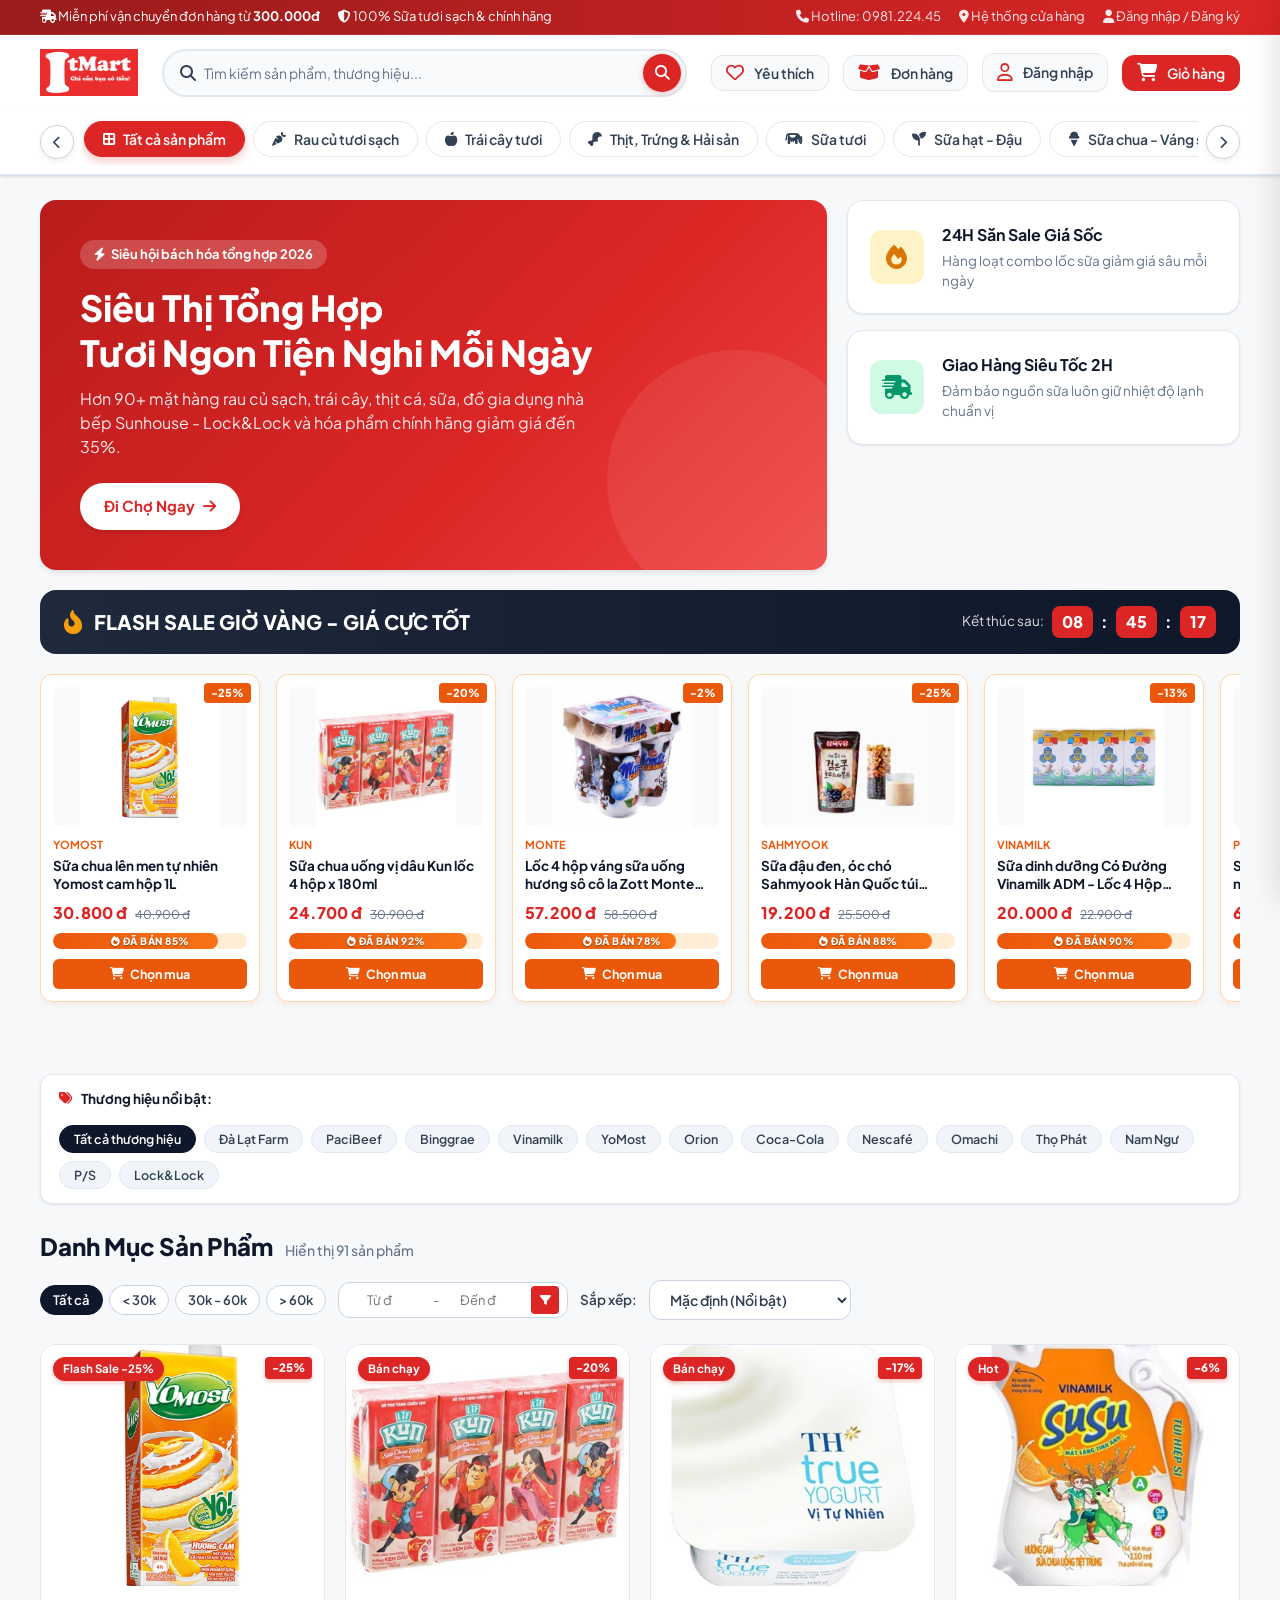
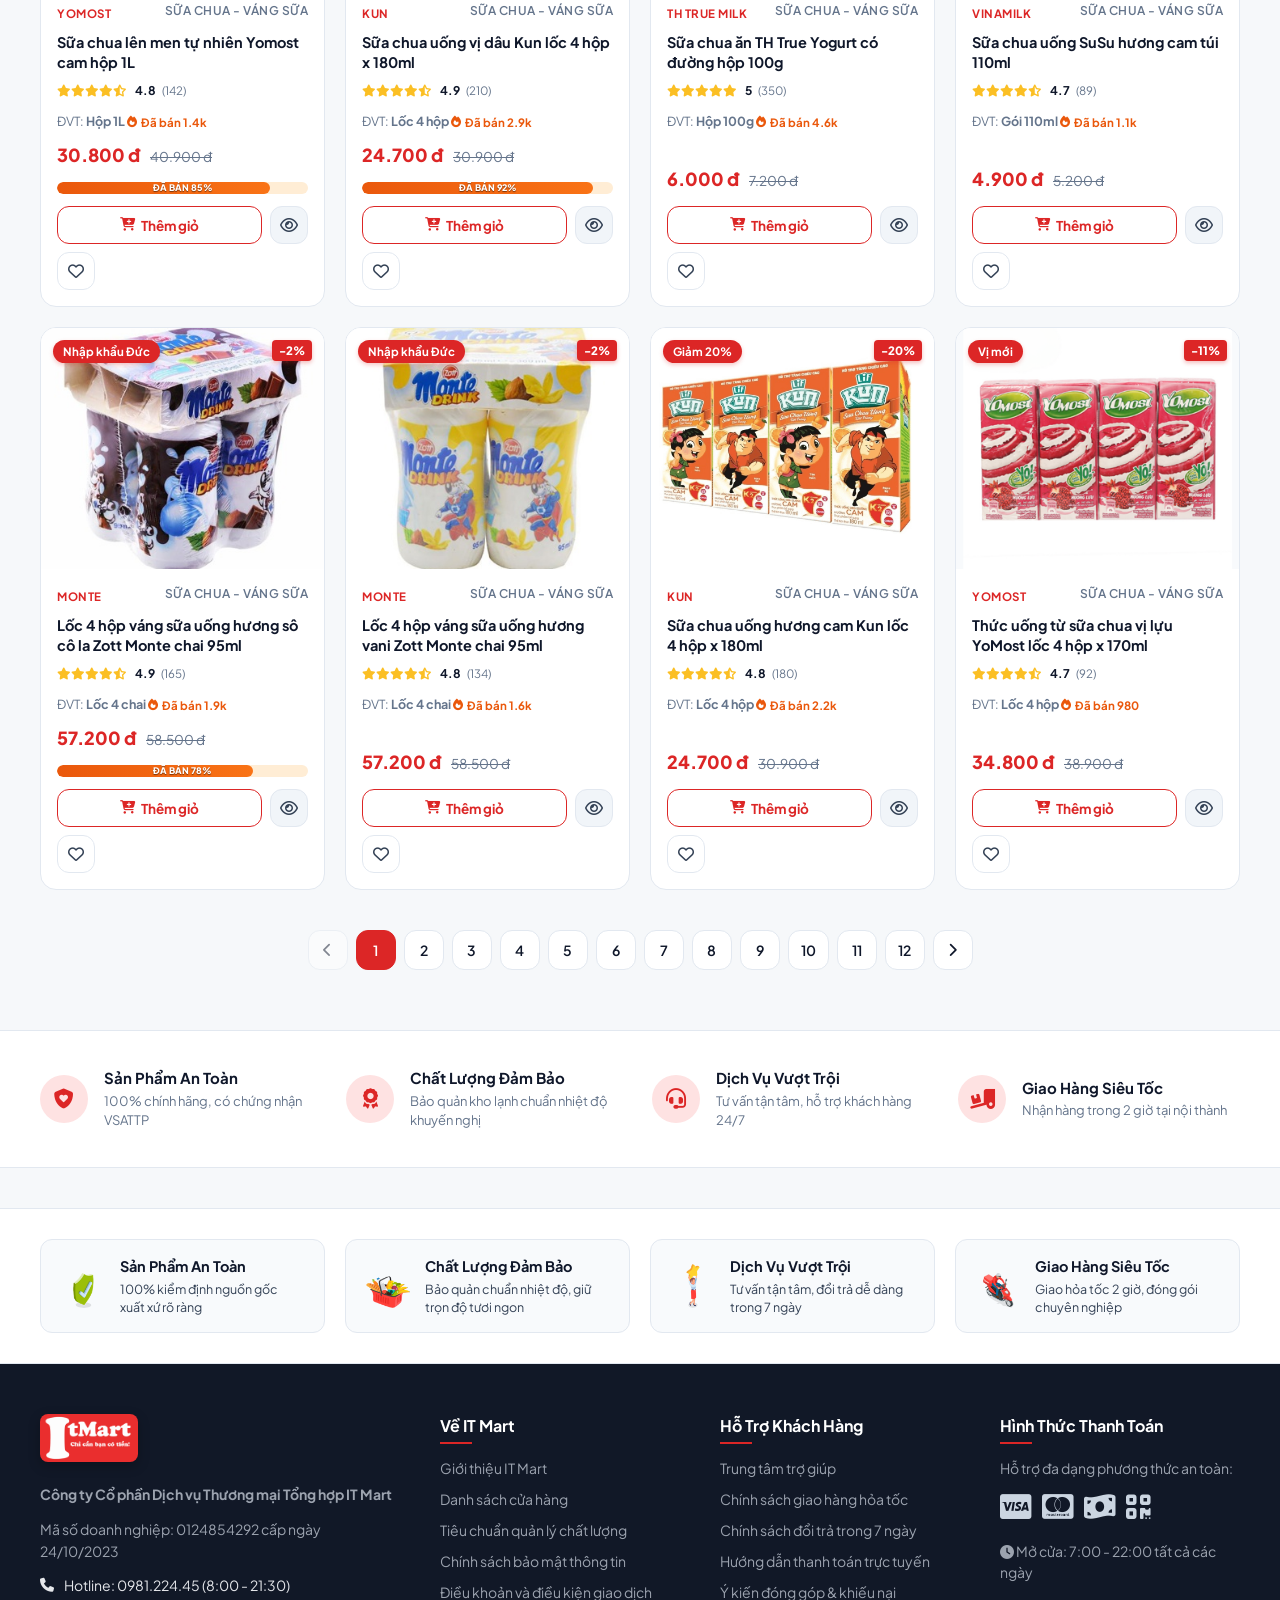
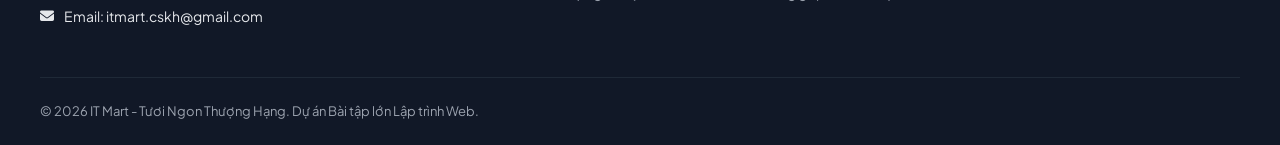
==== index.html @ a97659ce "feat: hoan thien Phase 1 - he thong sieu thi IT Mart hien dai, toi uu du lieu, gio hang & dong bo gi" ====
<!DOCTYPE html>
<html lang="vi">
<head>
    <meta charset="UTF-8">
    <meta name="viewport" content="width=device-width, initial-scale=1.0">
    <title>IT Mart - Siêu Thị Sữa Tươi Ngon Thượng Hạng</title>
    <meta name="description" content="IT Mart - Hệ thống phân phối sữa tươi, sữa hạt, sữa chua và váng sữa chính hãng hàng đầu với giá tốt nhất, giao hàng hỏa tốc trong 2 giờ.">
    <link rel="icon" href="./images/Logo.png" type="image/x-icon">
    
    <!-- Google Fonts -->
    <link rel="preconnect" href="https://fonts.googleapis.com">
    <link rel="preconnect" href="https://fonts.gstatic.com" crossorigin>
    <link href="https://fonts.googleapis.com/css2?family=Plus+Jakarta+Sans:wght@400;500;600;700;800&display=swap" rel="stylesheet">
    
    <!-- FontAwesome 6 -->
    <link rel="stylesheet" href="https://cdnjs.cloudflare.com/ajax/libs/font-awesome/6.4.2/css/all.min.css" integrity="sha512-z3gLpd7yknf1YoNbCzqRKc4qyor8gaKU1qmn+CShxbuBusANI9QpRohGBreCFkKxLhei6S9CQXFEbbKuqLg0DA==" crossorigin="anonymous" referrerpolicy="no-referrer" />
    
    <!-- Custom Stylesheet -->
    <link rel="stylesheet" href="css/main.css">
</head>
<body>

    <!-- TOP ANNOUNCEMENT BAR -->
    <div class="top-bar">
        <div class="container">
            <div class="top-bar-left">
                <span><i class="fa-solid fa-truck-fast"></i> Miễn phí vận chuyển đơn hàng từ <strong>300.000đ</strong></span>
                <span><i class="fa-solid fa-shield-halved"></i> 100% Sữa tươi sạch & chính hãng</span>
            </div>
            <div class="top-bar-right">
                <a href="tel:098122445"><i class="fa-solid fa-phone"></i> Hotline: 0981.224.45</a>
                <a href="stores.html"><i class="fa-solid fa-location-dot"></i> Hệ thống cửa hàng</a>
                <a href="./Log_in.html" id="topBarAuthLink"><i class="fa-solid fa-user"></i> Đăng nhập / Đăng ký</a>
            </div>
        </div>
    </div>

    <!-- MAIN HEADER & NAVIGATION -->
    <header class="site-header">
        <div class="navbar-main">
            <div class="container">
                <!-- Logo Brand -->
                <a href="index.html" class="brand-logo" title="IT Mart - Trang chủ">
                    <img src="./images/IT Mart.png" alt="IT Mart Logo">
                </a>

                <!-- Live Search Box -->
                <div class="search-container">
                    <form class="search-box" id="searchForm" autocomplete="off">
                        <i class="fa-solid fa-magnifying-glass" style="color: var(--gray-400); margin-left: 2px;"></i>
                        <input type="text" id="searchInput" placeholder="Tìm kiếm sản phẩm, thương hiệu...">
                        <button type="button" class="search-clear-btn" id="searchClear">
                            <i class="fa-solid fa-xmark"></i>
                        </button>
                        <button type="submit" class="search-btn" aria-label="Tìm kiếm" title="Tìm kiếm">
                            <i class="fa-solid fa-magnifying-glass"></i>
                        </button>
                    </form>
                    <!-- Gợi ý tìm kiếm động -->
                    <div class="search-suggestions" id="searchSuggestions"></div>
                </div>

                <!-- Header Actions -->
                <div class="header-actions">
                    <button class="header-action-btn" onclick="WishlistSystem.openModal()" title="Danh sách yêu thích">
                        <i class="fa-regular fa-heart"></i>
                        <span>Yêu thích</span>
                        <div class="cart-badge wishlist-badge" id="wishlistBadgeCount">0</div>
                    </button>

                    <button class="header-action-btn" onclick="CartSystem.openOrderHistoryModal()" title="Lịch sử đơn hàng">
                        <i class="fa-solid fa-box-open"></i>
                        <span>Đơn hàng</span>
                    </button>
                    
                    <a href="./Log_in.html" class="header-action-btn" id="headerUserBtn" title="Tài khoản cá nhân">
                        <i class="fa-regular fa-user"></i>
                        <span>Đăng nhập</span>
                    </a>
                    
                    <button class="header-action-btn cart-btn" id="cartHeaderBtn" title="Xem giỏ hàng">
                        <i class="fa-solid fa-cart-shopping"></i>
                        <span>Giỏ hàng</span>
                        <div class="cart-badge" id="cartBadgeCount">0</div>
                    </button>
                </div>
            </div>
        </div>

        <!-- CATEGORY PILLS BAR -->
        <nav class="category-nav">
            <div class="container">
                <div class="category-scroll-wrapper">
                    <button type="button" class="cat-nav-arrow cat-nav-prev" id="catNavPrev" aria-label="Cuộn sang trái" title="Cuộn sang trái">
                        <i class="fa-solid fa-chevron-left"></i>
                    </button>
                    <div class="category-scroll-viewport" id="categoryScrollViewport">
                        <ul class="category-pills" id="categoryPills">
                            <!-- Sẽ được nạp động từ js/products.js -->
                        </ul>
                    </div>
                    <button type="button" class="cat-nav-arrow cat-nav-next" id="catNavNext" aria-label="Cuộn sang phải" title="Cuộn sang phải">
                        <i class="fa-solid fa-chevron-right"></i>
                    </button>
                </div>
            </div>
        </nav>
    </header>

    <!-- MAIN CONTENT -->
    <main>
        <!-- HERO PROMO SECTION -->
        <section class="hero-section">
            <div class="container">
                <div class="hero-grid">
                    <div class="hero-banner-main">
                        <span class="hero-tag"><i class="fa-solid fa-bolt"></i> Siêu hội bách hóa tổng hợp 2026</span>
                        <h1 class="hero-title">Siêu Thị Tổng Hợp <br>Tươi Ngon Tiện Nghi Mỗi Ngày</h1>
                        <p class="hero-desc">Hơn 90+ mặt hàng rau củ sạch, trái cây, thịt cá, sữa, đồ gia dụng nhà bếp Sunhouse - Lock&Lock và hóa phẩm chính hãng giảm giá đến 35%.</p>
                        <a href="#catalogSection" class="hero-btn">
                            <span>Đi Chợ Ngay</span>
                            <i class="fa-solid fa-arrow-right"></i>
                        </a>
                    </div>
                    <div class="hero-side-cards">
                        <a href="#flashSaleContainer" class="hero-mini-card" style="text-decoration: none; color: inherit; cursor: pointer;">
                            <div class="hero-mini-icon icon-flash">
                                <i class="fa-solid fa-fire"></i>
                            </div>
                            <div class="hero-mini-info">
                                <h4>24H Săn Sale Giá Sốc</h4>
                                <p>Hàng loạt combo lốc sữa giảm giá sâu mỗi ngày</p>
                            </div>
                        </a>
                        <a href="policy.html#shipping" class="hero-mini-card" style="text-decoration: none; color: inherit; cursor: pointer;">
                            <div class="hero-mini-icon icon-ship">
                                <i class="fa-solid fa-truck-fast"></i>
                            </div>
                            <div class="hero-mini-info">
                                <h4>Giao Hàng Siêu Tốc 2H</h4>
                                <p>Đảm bảo nguồn sữa luôn giữ nhiệt độ lạnh chuẩn vị</p>
                            </div>
                        </a>
                    </div>
                </div>

                <!-- FLASH SALE STRIP & SHOWCASE -->
                <div class="flash-sale-strip">
                    <div class="flash-title">
                        <i class="fa-solid fa-fire-flame-curved"></i>
                        <span>FLASH SALE GIỜ VÀNG - GIÁ CỰC TỐT</span>
                    </div>
                    <div class="countdown-box">
                        <span style="font-size: 13.5px; opacity: 0.85;">Kết thúc sau:</span>
                        <div class="countdown-num" id="countdownHours">08</div>
                        <span class="countdown-colon">:</span>
                        <div class="countdown-num" id="countdownMins">45</div>
                        <span class="countdown-colon">:</span>
                        <div class="countdown-num" id="countdownSecs">20</div>
                    </div>
                </div>

                <!-- FLASH SALE PRODUCTS CAROUSEL/GRID -->
                <div class="flash-sale-container" id="flashSaleContainer">
                    <div class="flash-sale-grid" id="flashSaleGrid">
                        <!-- Nạp động các sản phẩm Flash Sale hot nhất -->
                    </div>
                </div>
            </div>
        </section>

        <!-- PRODUCT CATALOG SECTION -->
        <section class="catalog-section" id="catalogSection">
            <div class="container">
                <!-- BRAND FILTERS BAR -->
                <div class="brand-filter-section">
                    <div class="brand-filter-title">
                        <i class="fa-solid fa-tags"></i>
                        <span>Thương hiệu nổi bật:</span>
                    </div>
                    <div class="brand-pills-list" id="brandPills">
                        <!-- Nạp động từ BRANDS trong js/products.js -->
                    </div>
                </div>

                <div class="catalog-header">
                    <div class="catalog-header-title">
                        <h2>Danh Mục Sản Phẩm</h2>
                        <span id="resultCount">Đang tải sản phẩm...</span>
                    </div>
                    <div class="catalog-controls">
                        <!-- Bộ lọc khoảng giá -->
                        <div class="price-filters-bar" id="priceFilters">
                            <button type="button" class="price-filter-btn active" data-range="all">Tất cả</button>
                            <button type="button" class="price-filter-btn" data-range="under-30k">&lt; 30k</button>
                            <button type="button" class="price-filter-btn" data-range="30k-60k">30k - 60k</button>
                            <button type="button" class="price-filter-btn" data-range="over-60k">&gt; 60k</button>
                        </div>

                        <!-- Lọc khoảng giá tùy chọn chuẩn sàn -->
                        <div class="custom-price-filter">
                            <input type="number" id="priceMinInput" placeholder="Từ đ" min="0" step="5000">
                            <span>-</span>
                            <input type="number" id="priceMaxInput" placeholder="Đến đ" min="0" step="5000">
                            <button type="button" id="btnApplyCustomPrice" onclick="applyCustomPrice()" title="Lọc theo giá tùy chọn">
                                <i class="fa-solid fa-filter"></i>
                            </button>
                        </div>

                        <label for="sortSelect" style="font-size: 13.5px; font-weight: 600; color: var(--gray-700);">Sắp xếp:</label>
                        <select id="sortSelect" class="sort-select">
                            <option value="default">Mặc định (Nổi bật)</option>
                            <option value="best-seller">Bán chạy nhất (Hot 🔥)</option>
                            <option value="price-asc">Giá: Thấp đến Cao</option>
                            <option value="price-desc">Giá: Cao đến Thấp</option>
                            <option value="discount">Giảm giá nhiều nhất</option>
                            <option value="rating">Đánh giá cao nhất</option>
                        </select>
                    </div>
                </div>

                <!-- DYNAMIC PRODUCTS GRID -->
                <div class="products-grid" id="productsGrid">
                    <!-- Danh sách sản phẩm được sinh động qua js/app.js -->
                </div>

                <!-- PAGINATION -->
                <div class="pagination-container" id="paginationContainer"></div>
            </div>
        </section>

        <!-- QUALITY GUARANTEES -->
        <section class="guarantee-section">
            <div class="container">
                <div class="guarantee-grid">
                    <div class="guarantee-item">
                        <div class="guarantee-icon">
                            <i class="fa-solid fa-shield-heart"></i>
                        </div>
                        <div>
                            <h4>Sản Phẩm An Toàn</h4>
                            <p>100% chính hãng, có chứng nhận VSATTP</p>
                        </div>
                    </div>
                    <div class="guarantee-item">
                        <div class="guarantee-icon">
                            <i class="fa-solid fa-award"></i>
                        </div>
                        <div>
                            <h4>Chất Lượng Đảm Bảo</h4>
                            <p>Bảo quản kho lạnh chuẩn nhiệt độ khuyến nghị</p>
                        </div>
                    </div>
                    <div class="guarantee-item">
                        <div class="guarantee-icon">
                            <i class="fa-solid fa-headset"></i>
                        </div>
                        <div>
                            <h4>Dịch Vụ Vượt Trội</h4>
                            <p>Tư vấn tận tâm, hỗ trợ khách hàng 24/7</p>
                        </div>
                    </div>
                    <div class="guarantee-item">
                        <div class="guarantee-icon">
                            <i class="fa-solid fa-truck-ramp-box"></i>
                        </div>
                        <div>
                            <h4>Giao Hàng Siêu Tốc</h4>
                            <p>Nhận hàng trong 2 giờ tại nội thành</p>
                        </div>
                    </div>
                </div>
            </div>
        </section>

        <!-- RECENTLY VIEWED PRODUCTS SECTION (SẢN PHẨM VỪA XEM) -->
        <section class="recent-view-section" id="recentViewSection" style="display: none;">
            <div class="container">
                <div class="recent-view-header">
                    <h3><i class="fa-solid fa-clock-rotate-left"></i> Sản Phẩm Bạn Vừa Xem</h3>
                    <button type="button" class="btn-clear-recent" onclick="clearRecentlyViewed()">Xóa lịch sử xem</button>
                </div>
                <div class="recent-view-grid" id="recentViewGrid"></div>
            </div>
        </section>

        <!-- TRUST COMMITMENTS SECTION (Kế thừa trọn vẹn từ super.html) -->
        <section class="trust-commitments">
            <div class="container">
                <div class="trust-grid">
                    <div class="trust-card">
                        <img src="./images/1.png" alt="Sản phẩm an toàn">
                        <div>
                            <h4>Sản Phẩm An Toàn</h4>
                            <p>100% kiểm định nguồn gốc xuất xứ rõ ràng</p>
                        </div>
                    </div>
                    <div class="trust-card">
                        <img src="./images/2.png" alt="Chất lượng đảm bảo">
                        <div>
                            <h4>Chất Lượng Đảm Bảo</h4>
                            <p>Bảo quản chuẩn nhiệt độ, giữ trọn độ tươi ngon</p>
                        </div>
                    </div>
                    <div class="trust-card">
                        <img src="./images/3.png" alt="Dịch vụ vượt trội">
                        <div>
                            <h4>Dịch Vụ Vượt Trội</h4>
                            <p>Tư vấn tận tâm, đổi trả dễ dàng trong 7 ngày</p>
                        </div>
                    </div>
                    <div class="trust-card">
                        <img src="./images/4.png" alt="Giao hàng siêu tốc">
                        <div>
                            <h4>Giao Hàng Siêu Tốc</h4>
                            <p>Giao hỏa tốc 2 giờ, đóng gói chuyên nghiệp</p>
                        </div>
                    </div>
                </div>
            </div>
        </section>
    </main>

    <!-- FOOTER -->
    <footer class="site-footer" id="footer">
        <div class="container">
            <div class="footer-grid">
                <div class="footer-col footer-brand">
                    <img src="./images/IT Mart.png" alt="IT Mart Logo">
                    <p><strong>Công ty Cổ phần Dịch vụ Thương mại Tổng hợp IT Mart</strong></p>
                    <p>Mã số doanh nghiệp: 0124854292 cấp ngày 24/10/2023</p>
                    <div class="footer-contact-item">
                        <i class="fa-solid fa-phone"></i>
                        <span>Hotline: 0981.224.45 (8:00 - 21:30)</span>
                    </div>
                    <div class="footer-contact-item">
                        <i class="fa-solid fa-envelope"></i>
                        <span>Email: itmart.cskh@gmail.com</span>
                    </div>
                </div>

                <div class="footer-col">
                    <h4>Về IT Mart</h4>
                    <ul>
                        <li><a href="about.html#intro">Giới thiệu IT Mart</a></li>
                        <li><a href="stores.html">Danh sách cửa hàng</a></li>
                        <li><a href="about.html#quality">Tiêu chuẩn quản lý chất lượng</a></li>
                        <li><a href="about.html#privacy">Chính sách bảo mật thông tin</a></li>
                        <li><a href="about.html#terms">Điều khoản và điều kiện giao dịch</a></li>
                    </ul>
                </div>

                <div class="footer-col">
                    <h4>Hỗ Trợ Khách Hàng</h4>
                    <ul>
                        <li><a href="policy.html#help">Trung tâm trợ giúp</a></li>
                        <li><a href="policy.html#shipping">Chính sách giao hàng hỏa tốc</a></li>
                        <li><a href="policy.html#return">Chính sách đổi trả trong 7 ngày</a></li>
                        <li><a href="policy.html#payment">Hướng dẫn thanh toán trực tuyến</a></li>
                        <li><a href="policy.html#feedback">Ý kiến đóng góp & khiếu nại</a></li>
                    </ul>
                </div>

                <div class="footer-col">
                    <h4>Hình Thức Thanh Toán</h4>
                    <p style="margin-bottom: 14px;">Hỗ trợ đa dạng phương thức an toàn:</p>
                    <div style="display: flex; gap: 10px; font-size: 28px; color: #cbd5e1; margin-bottom: 20px;">
                        <i class="fa-brands fa-cc-visa" title="Visa"></i>
                        <i class="fa-brands fa-cc-mastercard" title="Mastercard"></i>
                        <i class="fa-solid fa-money-bill-wave" title="Tiền mặt khi nhận hàng (COD)"></i>
                        <i class="fa-solid fa-qrcode" title="Chuyển khoản QR ngân hàng"></i>
                    </div>
                    <p><i class="fa-solid fa-clock"></i> Mở cửa: 7:00 - 22:00 tất cả các ngày</p>
                </div>
            </div>

            <div class="footer-bottom">
                <p>&copy; 2026 IT Mart - Tươi Ngon Thượng Hạng. Dự án Bài tập lớn Lập trình Web.</p>
            </div>
        </div>
    </footer>

    <!-- CART DRAWER & BACKDROP -->
    <div class="cart-backdrop" id="cartBackdrop"></div>
    <aside class="cart-drawer" id="cartDrawer">
        <div class="cart-drawer-header">
            <div style="display: flex; align-items: center; gap: 10px;">
                <i class="fa-solid fa-cart-shopping" style="color: var(--primary); font-size: 20px;"></i>
                <h3 style="font-size: 18px; font-weight: 800; color: var(--dark);">Giỏ Hàng Của Bạn</h3>
                <span id="cartDrawerCount" style="font-size: 13px; color: var(--gray-500);">(0 món)</span>
            </div>
            <button class="cart-drawer-close" id="cartCloseBtn"><i class="fa-solid fa-xmark"></i></button>
        </div>
        <div class="cart-drawer-body" id="cartDrawerBody"></div>
        <div class="cart-drawer-footer" id="cartDrawerFooter"></div>
    </aside>

    <!-- QUICK VIEW MODAL -->
    <div class="modal-backdrop" id="quickViewBackdrop">
        <div class="modal-box qv-modal-box" id="quickViewModal">
            <div class="modal-header-row">
                <span class="detail-category-tag" id="qvCategory">DANH MỤC</span>
                <button type="button" class="modal-close-icon" id="quickViewCloseBtn"><i class="fa-solid fa-xmark"></i></button>
            </div>
            <div class="qv-grid">
                <div class="qv-img-wrap">
                    <span class="product-card-badge" id="qvBadge">Hot</span>
                    <img id="qvImg" src="" alt="Sản phẩm xem nhanh">
                </div>
                <div class="qv-info-wrap">
                    <h3 class="qv-title" id="qvTitle">Tên sản phẩm</h3>
                    <div class="qv-rating-wrap">
                        <div class="stars" id="qvRatingStars">★★★★★</div>
                        <span id="qvReviews">(0 đánh giá)</span>
                    </div>
                    <div class="qv-price-box">
                        <span class="qv-sale-price" id="qvSalePrice">0đ</span>
                        <span class="qv-orig-price" id="qvOrigPrice">0đ</span>
                        <span class="qv-unit-text">/ ĐVT: <strong id="qvUnit">Hộp</strong></span>
                    </div>
                    <div class="qv-stock" id="qvStock">
                        <i class="fa-solid fa-circle-check"></i> Còn hàng
                    </div>
                    <p class="qv-desc" id="qvDescription">
                        Mô tả sản phẩm...
                    </p>
                    <div class="qv-action-row">
                        <div class="cart-qty-control">
                            <button type="button" onclick="QuickViewSystem.changeQty(-1)"><i class="fa-solid fa-minus"></i></button>
                            <input type="number" id="qvQtyInput" value="1" min="1">
                            <button type="button" onclick="QuickViewSystem.changeQty(1)"><i class="fa-solid fa-plus"></i></button>
                        </div>
                        <button type="button" class="btn-checkout" onclick="QuickViewSystem.addToCart()">
                            <i class="fa-solid fa-cart-plus"></i> Thêm vào giỏ
                        </button>
                    </div>
                    <div class="qv-view-more">
                        <a id="qvOldLinkBtn" href="product.html">
                            Xem trang chi tiết đầy đủ &rarr;
                        </a>
                    </div>
                </div>
            </div>
        </div>
    </div>

    <!-- CHECKOUT MODAL -->
    <div class="modal-backdrop" id="checkoutModal">
        <div class="modal-box checkout-modal-box">
            <div class="modal-header-row">
                <h3><i class="fa-solid fa-clipboard-check"></i> Thông Tin Đặt Hàng</h3>
                <button type="button" class="modal-close-icon" onclick="CartSystem.closeCheckoutModal()"><i class="fa-solid fa-xmark"></i></button>
            </div>
            <form onsubmit="CartSystem.confirmOrder(event)">
                <div id="checkoutOrderSummary" class="checkout-summary-box"></div>
                <div class="checkout-form-fields">
                    <div>
                        <label>Họ và tên người nhận *</label>
                        <input type="text" id="orderName" required placeholder="Nguyễn Văn A">
                    </div>
                    <div>
                        <label>Số điện thoại liên hệ *</label>
                        <input type="tel" id="orderPhone" required placeholder="0987654321">
                    </div>
                    <div>
                        <label>Địa chỉ giao hàng chi tiết *</label>
                        <input type="text" id="orderAddress" required placeholder="Số nhà, ngõ/phố, phường/xã, quận/huyện...">
                    </div>
                    <div>
                        <label>Ghi chú giao hàng (Tùy chọn)</label>
                        <textarea id="orderNote" rows="2" placeholder="VD: Giao giờ hành chính, gọi trước khi giao..."></textarea>
                    </div>
                    <div>
                        <label>Phương thức thanh toán</label>
                        <label class="radio-label">
                            <input type="radio" name="paymentMethod" value="cod" checked> Tiền mặt khi nhận hàng (COD)
                        </label>
                        <label class="radio-label">
                            <input type="radio" name="paymentMethod" value="qr"> Chuyển khoản QR ngân hàng (Miễn phí)
                        </label>
                    </div>
                </div>
                <button type="submit" class="btn-checkout"><i class="fa-solid fa-check"></i> Xác Nhận Đặt Hàng</button>
            </form>
        </div>
    </div>

    <!-- ORDER SUCCESS MODAL -->
    <div class="modal-backdrop" id="orderSuccessModal">
        <div class="modal-box success-modal-box">
            <div class="success-icon-wrap">
                <i class="fa-solid fa-circle-check"></i>
            </div>
            <h2>Đặt Hàng Thành Công!</h2>
            <p class="success-order-code">Mã đơn: <strong id="successOrderId">ITM-123456</strong></p>
            <div class="success-summary-card">
                <p><strong>Người nhận:</strong> <span id="successCustomerName"></span> (<span id="successCustomerPhone"></span>)</p>
                <p><strong>Địa chỉ:</strong> <span id="successCustomerAddress"></span></p>
                <p><strong>Tổng thanh toán:</strong> <strong id="successOrderTotal"></strong></p>
                <p><strong>Hình thức:</strong> <span id="successPaymentMethod"></span></p>
            </div>
            <button class="btn-checkout" onclick="CartSystem.closeSuccessModal()">
                Tiếp tục mua sắm
            </button>
        </div>
    </div>

    <!-- ORDER HISTORY MODAL -->
    <div class="modal-backdrop" id="orderHistoryModal">
        <div class="modal-box order-history-modal-box">
            <div class="modal-header-row">
                <h3><i class="fa-solid fa-clock-rotate-left"></i> Lịch Sử Đơn Hàng Của Bạn</h3>
                <button type="button" class="modal-close-icon" onclick="CartSystem.closeOrderHistoryModal()"><i class="fa-solid fa-xmark"></i></button>
            </div>
            <div id="orderHistoryList" class="order-history-list"></div>
        </div>
    </div>

    <!-- MOBILE BOTTOM NAVIGATION -->
    <nav class="mobile-bottom-nav">
        <a href="index.html" class="mobile-nav-item active">
            <i class="fa-solid fa-house"></i>
            <span>Trang chủ</span>
        </a>
        <a href="#catalogSection" class="mobile-nav-item">
            <i class="fa-solid fa-border-all"></i>
            <span>Danh mục</span>
        </a>
        <button type="button" class="mobile-nav-item" onclick="document.getElementById('searchInput').focus(); window.scrollTo({top: 0, behavior: 'smooth'});">
            <i class="fa-solid fa-magnifying-glass"></i>
            <span>Tìm kiếm</span>
        </button>
        <button type="button" class="mobile-nav-item" onclick="CartSystem.openDrawer()">
            <div style="position: relative;">
                <i class="fa-solid fa-cart-shopping"></i>
            </div>
            <span>Giỏ hàng</span>
        </button>
        <a href="Log_in.html" class="mobile-nav-item">
            <i class="fa-solid fa-user"></i>
            <span>Tài khoản</span>
        </a>
    </nav>

    <!-- USER PROFILE MODAL -->
    <div class="modal-backdrop" id="userProfileModal">
        <div class="modal-box user-profile-modal-box">
            <div class="modal-header-row">
                <h3><i class="fa-solid fa-id-card"></i> Thông Tin Tài Khoản</h3>
                <button type="button" class="modal-close-icon" onclick="closeProfileModal()"><i class="fa-solid fa-xmark"></i></button>
            </div>
            <div class="user-profile-body" id="userProfileBody"></div>
        </div>
    </div>

    <!-- Scripts -->
    <script src="js/products.js"></script>
    <script src="js/wishlist.js"></script>
    <script src="js/cart.js"></script>
    <script src="js/quickview.js"></script>
    <script src="js/app.js"></script>
</body>
</html>
---- css/main.css ----
/* ==========================================================================
   IT MART - DESIGN SYSTEM & MODERN STYLESHEET
   Phát triển chuẩn Responsive, Micro-interactions, Clean Typography
   ========================================================================== */

@import url('https://fonts.googleapis.com/css2?family=Plus+Jakarta+Sans:wght@400;500;600;700;800&display=swap');

:root {
    --primary: #dc2626;
    --primary-hover: #b91c1c;
    --primary-light: #fee2e2;
    --secondary: #059669;
    --secondary-light: #d1fae5;
    --accent: #f59e0b;
    --dark: #0f172a;
    --gray-900: #1e293b;
    --gray-700: #334155;
    --gray-500: #64748b;
    --gray-300: #cbd5e1;
    --gray-200: #e2e8f0;
    --gray-100: #f1f5f9;
    --gray-50: #f8fafc;
    --white: #ffffff;
    
    --radius-sm: 8px;
    --radius-md: 12px;
    --radius-lg: 16px;
    --radius-full: 9999px;
    
    --shadow-sm: 0 1px 3px rgba(0,0,0,0.06), 0 1px 2px rgba(0,0,0,0.04);
    --shadow-md: 0 4px 6px -1px rgba(0,0,0,0.08), 0 2px 4px -2px rgba(0,0,0,0.05);
    --shadow-lg: 0 10px 15px -3px rgba(0,0,0,0.08), 0 4px 6px -4px rgba(0,0,0,0.04);
    --shadow-hover: 0 20px 25px -5px rgba(0,0,0,0.1), 0 8px 10px -6px rgba(0,0,0,0.05);
    
    --transition: all 0.25s cubic-bezier(0.4, 0, 0.2, 1);
    --max-width: 1240px;
}

/* Base Reset */
*, *::before, *::after {
    margin: 0;
    padding: 0;
    box-sizing: border-box;
}

html {
    scroll-behavior: smooth;
    font-size: 16px;
}

body {
    font-family: 'Plus Jakarta Sans', system-ui, -apple-system, sans-serif;
    background-color: #f6f8fa;
    color: var(--gray-700);
    line-height: 1.5;
    overflow-x: hidden;
}

a {
    color: inherit;
    text-decoration: none;
    transition: var(--transition);
}

img {
    max-width: 100%;
    height: auto;
    display: block;
}

button, input, select {
    font-family: inherit;
    font-size: inherit;
}

.container {
    width: 100%;
    max-width: var(--max-width);
    margin-left: auto;
    margin-right: auto;
    padding-left: 20px;
    padding-right: 20px;
}

/* Top Notification Bar */
.top-bar {
    background: linear-gradient(90deg, #991b1b, #dc2626);
    color: var(--white);
    font-size: 13px;
    padding: 7px 0;
    border-bottom: 1px solid rgba(255,255,255,0.1);
}

.top-bar .container {
    display: flex;
    justify-content: space-between;
    align-items: center;
}

.top-bar-left, .top-bar-right {
    display: flex;
    align-items: center;
    gap: 18px;
}

.top-bar a {
    color: rgba(255,255,255,0.9);
}

.top-bar a:hover {
    color: var(--white);
    text-decoration: underline;
}

/* Header & Sticky Navbar */
.site-header {
    background-color: var(--white);
    border-bottom: 1px solid var(--gray-200);
    position: sticky;
    top: 0;
    z-index: 100;
    box-shadow: var(--shadow-sm);
    transition: var(--transition);
}

.navbar-main {
    padding: 14px 0;
}

.navbar-main .container {
    display: flex;
    align-items: center;
    justify-content: space-between;
    gap: 24px;
}

.brand-logo {
    display: flex;
    align-items: center;
    gap: 10px;
    flex-shrink: 0;
}

.brand-logo img {
    height: 48px;
    object-fit: contain;
}

.brand-badge {
    display: none;
    font-size: 11px;
    font-weight: 700;
    background: var(--primary-light);
    color: var(--primary);
    padding: 2px 8px;
    border-radius: var(--radius-full);
}

/* Search Bar */
.search-container {
    flex: 1;
    max-width: 580px;
    position: relative;
}

.search-box {
    display: flex;
    align-items: center;
    background: var(--gray-50);
    border: 2px solid var(--gray-200);
    border-radius: var(--radius-full);
    padding: 3px 4px 3px 14px;
    gap: 8px;
    transition: var(--transition);
}

.search-box:focus-within {
    border-color: var(--primary);
    background: var(--white);
    box-shadow: 0 0 0 4px rgba(220, 38, 38, 0.1);
}

.search-box input {
    flex: 1;
    min-width: 0;
    width: auto;
    border: none;
    background: transparent;
    outline: none;
    color: var(--dark);
    font-size: 14px;
    padding: 6px 0;
}

.search-box input::placeholder {
    color: var(--gray-500);
}

.search-clear-btn {
    background: none;
    border: none;
    color: var(--gray-400);
    cursor: pointer;
    padding: 0 6px;
    font-size: 14px;
    display: none;
    transition: var(--transition);
}

.search-clear-btn:hover {
    color: var(--gray-700);
}

.search-btn {
    background: var(--primary);
    color: var(--white);
    border: none;
    width: 38px;
    height: 38px;
    border-radius: var(--radius-full);
    cursor: pointer;
    font-size: 15px;
    display: flex;
    align-items: center;
    justify-content: center;
    transition: var(--transition);
    flex-shrink: 0;
    box-shadow: 0 2px 6px rgba(220, 38, 38, 0.25);
}

.search-btn:hover {
    background: var(--primary-hover);
    transform: scale(1.05);
    box-shadow: 0 4px 10px rgba(220, 38, 38, 0.35);
}

/* Live Search Suggestions Dropdown */
.search-suggestions {
    position: absolute;
    top: calc(100% + 8px);
    left: 0;
    right: 0;
    background: var(--white);
    border-radius: var(--radius-md);
    box-shadow: var(--shadow-lg);
    border: 1px solid var(--gray-200);
    max-height: 380px;
    overflow-y: auto;
    z-index: 110;
    display: none;
}

.search-suggestion-item {
    display: flex;
    align-items: center;
    gap: 12px;
    padding: 10px 16px;
    cursor: pointer;
    border-bottom: 1px solid var(--gray-100);
    transition: var(--transition);
}

.search-suggestion-item:last-child {
    border-bottom: none;
}

.search-suggestion-item:hover {
    background: var(--gray-50);
}

.search-suggestion-item img {
    width: 44px;
    height: 44px;
    object-fit: cover;
    border-radius: var(--radius-sm);
    border: 1px solid var(--gray-200);
}

.search-suggestion-info {
    flex: 1;
}

.search-suggestion-title {
    font-size: 13.5px;
    font-weight: 600;
    color: var(--dark);
}

.search-suggestion-price {
    font-size: 13px;
    font-weight: 700;
    color: var(--primary);
}

/* Header Actions */
.header-actions {
    display: flex;
    align-items: center;
    gap: 14px;
    flex-shrink: 0;
}

.header-action-btn {
    display: flex;
    align-items: center;
    gap: 10px;
    padding: 8px 14px;
    border-radius: var(--radius-md);
    background: var(--gray-50);
    border: 1px solid var(--gray-200);
    color: var(--gray-700);
    font-size: 14px;
    font-weight: 600;
    cursor: pointer;
    transition: var(--transition);
    position: relative;
}

.header-action-btn:hover {
    background: var(--white);
    border-color: var(--primary);
    color: var(--primary);
    box-shadow: var(--shadow-sm);
}

.header-action-btn i {
    font-size: 18px;
    color: var(--primary);
}

.cart-btn {
    background: var(--primary);
    color: var(--white);
    border-color: var(--primary);
}

.cart-btn i {
    color: var(--white);
}

.cart-btn:hover {
    background: var(--primary-hover);
    color: var(--white);
    border-color: var(--primary-hover);
}

.cart-badge {
    position: absolute;
    top: -6px;
    right: -6px;
    background: var(--accent);
    color: var(--dark);
    font-size: 11px;
    font-weight: 800;
    width: 20px;
    height: 20px;
    border-radius: 50%;
    display: flex;
    align-items: center;
    justify-content: center;
    box-shadow: 0 2px 4px rgba(0,0,0,0.15);
}

/* Secondary Navigation & Category Bar */
.category-nav {
    background: var(--white);
    border-bottom: 1px solid var(--gray-200);
    padding: 8px 0;
    position: sticky;
    top: 0;
    z-index: 90;
    box-shadow: 0 2px 8px rgba(0, 0, 0, 0.03);
}

.category-scroll-wrapper {
    display: flex;
    align-items: center;
    gap: 8px;
    width: 100%;
    position: relative;
}

.category-scroll-viewport {
    flex: 1;
    overflow-x: auto;
    overflow-y: hidden;
    padding-bottom: 7px;
    scroll-behavior: smooth;
    -webkit-overflow-scrolling: touch;
    user-select: none;
    cursor: grab;
    /* Thanh cuộn ngang hiển thị rõ nét để người dùng có thể nhấp chuột kéo thả */
    scrollbar-width: thin;
    scrollbar-color: #cbd5e1 #f1f5f9;
}

.category-scroll-viewport.is-dragging {
    cursor: grabbing;
    scroll-behavior: auto;
}

.category-scroll-viewport::-webkit-scrollbar {
    height: 8px;
}

.category-scroll-viewport::-webkit-scrollbar-track {
    background: #f1f5f9;
    border-radius: 999px;
}

.category-scroll-viewport::-webkit-scrollbar-thumb {
    background: #cbd5e1;
    border-radius: 999px;
    border: 1px solid #f1f5f9;
    transition: background 0.2s ease;
}

.category-scroll-viewport::-webkit-scrollbar-thumb:hover {
    background: var(--primary);
}

.cat-nav-arrow {
    width: 34px;
    height: 34px;
    border-radius: 50%;
    background: var(--white);
    border: 1px solid var(--gray-300);
    color: var(--gray-700);
    display: flex;
    align-items: center;
    justify-content: center;
    cursor: pointer;
    font-size: 13px;
    transition: var(--transition);
    box-shadow: 0 2px 6px rgba(0, 0, 0, 0.08);
    flex-shrink: 0;
}

.cat-nav-arrow:hover {
    background: var(--primary);
    border-color: var(--primary);
    color: var(--white);
    transform: scale(1.08);
    box-shadow: 0 4px 10px rgba(220, 38, 38, 0.25);
}

.category-pills {
    display: flex;
    gap: 8px;
    list-style: none;
    width: max-content;
    padding: 2px 2px;
}

.category-pill-btn {
    display: flex;
    align-items: center;
    gap: 8px;
    padding: 8px 18px;
    border-radius: var(--radius-full);
    border: 1px solid var(--gray-200);
    background: var(--white);
    color: var(--gray-700);
    font-size: 14px;
    font-weight: 600;
    cursor: pointer;
    transition: var(--transition);
    white-space: nowrap;
}

.category-pill-btn:hover {
    border-color: var(--primary);
    color: var(--primary);
    background: var(--primary-light);
}

.category-pill-btn.active {
    background: var(--primary);
    border-color: var(--primary);
    color: var(--white);
    box-shadow: 0 4px 10px rgba(220, 38, 38, 0.25);
}

.category-pill-btn.active i {
    color: var(--white);
}

/* Hero Section */
.hero-section {
    padding: 24px 0 16px;
}

.hero-grid {
    display: grid;
    grid-template-columns: 2fr 1fr;
    gap: 20px;
}

.hero-banner-main {
    background: linear-gradient(135deg, #b91c1c, #dc2626 60%, #ef4444);
    border-radius: var(--radius-lg);
    padding: 40px;
    color: var(--white);
    display: flex;
    flex-direction: column;
    justify-content: center;
    position: relative;
    overflow: hidden;
    box-shadow: var(--shadow-md);
}

.hero-banner-main::after {
    content: '';
    position: absolute;
    right: -40px;
    bottom: -40px;
    width: 260px;
    height: 260px;
    border-radius: 50%;
    background: rgba(255,255,255,0.08);
}

.hero-tag {
    display: inline-flex;
    align-items: center;
    gap: 6px;
    background: rgba(255,255,255,0.2);
    padding: 5px 14px;
    border-radius: var(--radius-full);
    font-size: 13px;
    font-weight: 700;
    margin-bottom: 16px;
    width: fit-content;
}

.hero-title {
    font-size: 36px;
    font-weight: 800;
    line-height: 1.25;
    margin-bottom: 12px;
}

.hero-desc {
    font-size: 16px;
    opacity: 0.9;
    max-width: 520px;
    margin-bottom: 24px;
}

.hero-btn {
    display: inline-flex;
    align-items: center;
    gap: 8px;
    background: var(--white);
    color: var(--primary);
    padding: 12px 24px;
    border-radius: var(--radius-full);
    font-weight: 700;
    font-size: 15px;
    width: fit-content;
    box-shadow: var(--shadow-md);
    transition: var(--transition);
}

.hero-btn:hover {
    transform: translateY(-2px);
    box-shadow: var(--shadow-lg);
}

.hero-side-cards {
    display: flex;
    flex-direction: column;
    gap: 16px;
}

.hero-mini-card {
    background: var(--white);
    border-radius: var(--radius-lg);
    padding: 22px;
    border: 1px solid var(--gray-200);
    box-shadow: var(--shadow-sm);
    display: flex;
    align-items: center;
    gap: 18px;
    transition: var(--transition);
}

.hero-mini-card:hover {
    transform: translateY(-3px);
    box-shadow: var(--shadow-md);
    border-color: var(--primary);
}

.hero-mini-icon {
    width: 54px;
    height: 54px;
    border-radius: var(--radius-md);
    display: flex;
    align-items: center;
    justify-content: center;
    font-size: 24px;
    flex-shrink: 0;
}

.icon-flash { background: #fef3c7; color: #d97706; }
.icon-ship { background: #d1fae5; color: #059669; }

.hero-mini-info h4 {
    font-size: 16px;
    font-weight: 700;
    color: var(--dark);
    margin-bottom: 4px;
}

.hero-mini-info p {
    font-size: 13.5px;
    color: var(--gray-500);
}

/* Flash Sale Strip */
.flash-sale-strip {
    background: linear-gradient(90deg, #1e293b, #0f172a);
    color: var(--white);
    border-radius: var(--radius-lg);
    padding: 16px 24px;
    margin: 20px 0;
    display: flex;
    align-items: center;
    justify-content: space-between;
    flex-wrap: wrap;
    gap: 16px;
}

.flash-title {
    display: flex;
    align-items: center;
    gap: 12px;
    font-size: 20px;
    font-weight: 800;
}

.flash-title i {
    color: var(--accent);
    font-size: 24px;
}

.countdown-box {
    display: flex;
    align-items: center;
    gap: 8px;
}

.countdown-num {
    background: var(--primary);
    color: var(--white);
    padding: 4px 10px;
    border-radius: var(--radius-sm);
    font-weight: 800;
    font-size: 16px;
}

.countdown-colon {
    font-weight: 800;
}

/* Flash Sale Showcase */
.flash-sale-container {
    margin-top: 14px;
    margin-bottom: 24px;
    overflow-x: auto;
    padding-bottom: 8px;
}

.flash-sale-grid {
    display: flex;
    gap: 16px;
    min-width: min-content;
}

.flash-card {
    background: var(--white);
    border-radius: var(--radius-md);
    border: 1.5px solid #fed7aa;
    width: 220px;
    flex-shrink: 0;
    padding: 12px;
    position: relative;
    box-shadow: 0 4px 6px -1px rgba(234, 88, 12, 0.08);
    transition: var(--transition);
    display: flex;
    flex-direction: column;
}

.flash-card:hover {
    transform: translateY(-4px);
    box-shadow: 0 10px 15px -3px rgba(234, 88, 12, 0.2);
    border-color: #ea580c;
}

.flash-discount-tag {
    position: absolute;
    top: 8px;
    right: 8px;
    background: #ea580c;
    color: var(--white);
    font-size: 11px;
    font-weight: 800;
    padding: 2px 7px;
    border-radius: 4px;
    z-index: 2;
}

.flash-img-link {
    display: block;
    height: 140px;
    background: var(--gray-50);
    border-radius: var(--radius-sm);
    overflow: hidden;
    margin-bottom: 10px;
}

.flash-img-link img {
    width: 100%;
    height: 100%;
    object-fit: contain;
    transition: transform 0.3s;
}

.flash-card:hover .flash-img-link img {
    transform: scale(1.08);
}

.flash-info {
    display: flex;
    flex-direction: column;
    flex: 1;
}

.flash-brand {
    font-size: 11px;
    font-weight: 700;
    color: #ea580c;
    text-transform: uppercase;
    margin-bottom: 4px;
}

.flash-name {
    font-size: 13.5px;
    font-weight: 700;
    color: var(--dark);
    line-height: 1.35;
    height: 36px;
    overflow: hidden;
    display: -webkit-box;
    -webkit-line-clamp: 2;
    -webkit-box-orient: vertical;
    margin-bottom: 8px;
}

.flash-name:hover {
    color: var(--primary);
}

.flash-price-row {
    display: flex;
    align-items: baseline;
    gap: 8px;
    margin-bottom: 8px;
}

.flash-sale-price {
    font-size: 16px;
    font-weight: 800;
    color: var(--primary);
}

.flash-orig-price {
    font-size: 12px;
    color: var(--gray-500);
    text-decoration: line-through;
}

.flash-progress-wrap {
    position: relative;
    height: 16px;
    background: #ffedd5;
    border-radius: 9999px;
    overflow: hidden;
    margin-bottom: 10px;
    display: flex;
    align-items: center;
    justify-content: center;
}

.flash-progress-bar {
    position: absolute;
    top: 0;
    left: 0;
    height: 100%;
    background: linear-gradient(90deg, #ea580c, #f97316);
    border-radius: 9999px;
    z-index: 1;
}

.flash-progress-text {
    position: relative;
    z-index: 2;
    font-size: 10px;
    font-weight: 800;
    color: var(--white);
    letter-spacing: 0.5px;
    text-shadow: 0 1px 2px rgba(0,0,0,0.4);
}

.flash-btn-buy {
    margin-top: auto;
    background: #ea580c;
    color: var(--white);
    border: none;
    border-radius: 6px;
    padding: 7px 10px;
    font-size: 12.5px;
    font-weight: 700;
    cursor: pointer;
    display: flex;
    align-items: center;
    justify-content: center;
    gap: 6px;
    transition: var(--transition);
}

.flash-btn-buy:hover {
    background: #c2410c;
}

/* Brand Filter Section */
.brand-filter-section {
    background: var(--white);
    border: 1px solid var(--gray-200);
    border-radius: var(--radius-md);
    padding: 14px 18px;
    margin-bottom: 24px;
    display: flex;
    align-items: center;
    gap: 16px;
    box-shadow: var(--shadow-sm);
    flex-wrap: wrap;
}

.brand-filter-title {
    font-size: 13.5px;
    font-weight: 700;
    color: var(--dark);
    display: flex;
    align-items: center;
    gap: 8px;
    flex-shrink: 0;
}

.brand-filter-title i {
    color: var(--primary);
}

.brand-pills-list {
    display: flex;
    flex-wrap: wrap;
    gap: 8px;
}

.brand-pill-btn {
    background: var(--gray-100);
    border: 1px solid var(--gray-200);
    border-radius: var(--radius-full);
    padding: 5px 14px;
    font-size: 12.5px;
    font-weight: 600;
    color: var(--gray-700);
    cursor: pointer;
    transition: var(--transition);
}

.brand-pill-btn:hover {
    border-color: var(--primary);
    color: var(--primary);
    background: var(--primary-light);
}

.brand-pill-btn.active {
    background: var(--dark);
    border-color: var(--dark);
    color: var(--white);
}

/* Enhanced Product Card Styles */
.product-card-discount {
    position: absolute;
    top: 12px;
    right: 12px;
    background: var(--primary);
    color: var(--white);
    font-size: 11.5px;
    font-weight: 800;
    padding: 2px 7px;
    border-radius: 4px;
    z-index: 2;
    box-shadow: 0 2px 4px rgba(220, 38, 38, 0.3);
}

.product-card-brand-row {
    display: flex;
    align-items: center;
    justify-content: space-between;
    margin-bottom: 6px;
}

.product-card-brand {
    font-size: 11.5px;
    font-weight: 700;
    color: var(--primary);
    text-transform: uppercase;
    letter-spacing: 0.5px;
}

.rating-num {
    font-weight: 700;
    color: var(--dark);
    font-size: 12px;
    margin-left: 2px;
}

.reviews-count {
    color: var(--gray-500);
    font-size: 11.5px;
}

.sold-count-badge {
    color: #ea580c;
    font-size: 11.5px;
    font-weight: 700;
    margin-left: auto;
    display: inline-flex;
    align-items: center;
    gap: 4px;
}

.card-flash-progress {
    position: relative;
    height: 12px;
    background: #ffedd5;
    border-radius: 9999px;
    overflow: hidden;
    margin-bottom: 12px;
    display: flex;
    align-items: center;
    justify-content: center;
}

.card-flash-bar {
    position: absolute;
    top: 0;
    left: 0;
    height: 100%;
    background: linear-gradient(90deg, #ea580c, #f97316);
    border-radius: 9999px;
}

.card-flash-progress span {
    position: relative;
    z-index: 2;
    font-size: 9px;
    font-weight: 800;
    color: var(--white);
    text-shadow: 0 1px 1px rgba(0,0,0,0.5);
}

/* Main Catalog Section */
.catalog-section {
    padding: 24px 0 60px;
}

.catalog-header {
    display: flex;
    justify-content: space-between;
    align-items: center;
    margin-bottom: 24px;
    flex-wrap: wrap;
    gap: 16px;
}

.catalog-header-title {
    display: flex;
    align-items: baseline;
    gap: 12px;
}

.catalog-header-title h2 {
    font-size: 24px;
    font-weight: 800;
    color: var(--dark);
}

.catalog-header-title span {
    font-size: 14px;
    color: var(--gray-500);
    font-weight: 500;
}

.catalog-controls {
    display: flex;
    align-items: center;
    gap: 12px;
}

.sort-select {
    padding: 9px 16px;
    border-radius: var(--radius-md);
    border: 1px solid var(--gray-300);
    background: var(--white);
    color: var(--gray-700);
    font-size: 14px;
    font-weight: 600;
    outline: none;
    cursor: pointer;
    transition: var(--transition);
}

.sort-select:focus {
    border-color: var(--primary);
}

/* Product Grid */
.products-grid {
    display: grid;
    grid-template-columns: repeat(4, 1fr);
    gap: 20px;
}

/* Product Card */
.product-card {
    background: var(--white);
    border-radius: var(--radius-lg);
    border: 1px solid var(--gray-200);
    overflow: hidden;
    display: flex;
    flex-direction: column;
    transition: var(--transition);
    position: relative;
}

.product-card:hover {
    transform: translateY(-5px);
    box-shadow: var(--shadow-hover);
    border-color: rgba(220, 38, 38, 0.4);
}

.product-card-badge {
    position: absolute;
    top: 12px;
    left: 12px;
    background: var(--primary);
    color: var(--white);
    font-size: 11.5px;
    font-weight: 700;
    padding: 3px 10px;
    border-radius: var(--radius-full);
    z-index: 2;
    box-shadow: 0 2px 4px rgba(220, 38, 38, 0.25);
}

.product-card-image {
    position: relative;
    padding-top: 85%;
    overflow: hidden;
    background: var(--gray-50);
}

.product-card-image img {
    position: absolute;
    top: 0;
    left: 0;
    width: 100%;
    height: 100%;
    object-fit: cover;
    transition: transform 0.4s ease;
}

.product-card:hover .product-card-image img {
    transform: scale(1.06);
}

.product-card-body {
    padding: 16px;
    display: flex;
    flex-direction: column;
    flex: 1;
}

.product-card-category {
    font-size: 12px;
    font-weight: 600;
    color: var(--gray-500);
    text-transform: uppercase;
    letter-spacing: 0.5px;
    margin-bottom: 6px;
}

.product-card-title {
    font-size: 14.5px;
    font-weight: 700;
    color: var(--dark);
    line-height: 1.4;
    height: 42px;
    overflow: hidden;
    display: -webkit-box;
    -webkit-line-clamp: 2;
    -webkit-box-orient: vertical;
    margin-bottom: 8px;
    transition: var(--transition);
}

.product-card-title:hover {
    color: var(--primary);
}

.product-card-rating {
    display: flex;
    align-items: center;
    gap: 6px;
    font-size: 12px;
    color: var(--gray-500);
    margin-bottom: 12px;
}

.stars {
    color: #fbbf24;
}

.product-card-meta {
    font-size: 12.5px;
    color: var(--gray-500);
    margin-bottom: 10px;
}

.product-card-pricing {
    margin-top: auto;
    margin-bottom: 14px;
}

.price-row {
    display: flex;
    align-items: baseline;
    gap: 10px;
}

.price-current {
    font-size: 18px;
    font-weight: 800;
    color: var(--primary);
}

.price-original {
    font-size: 13.5px;
    color: var(--gray-500);
    text-decoration: line-through;
}

.product-card-actions {
    display: grid;
    grid-template-columns: 1fr auto;
    gap: 8px;
}

.btn-add-cart {
    background: var(--white);
    color: var(--primary);
    border: 1.5px solid var(--primary);
    border-radius: var(--radius-md);
    padding: 9px 14px;
    font-size: 13.5px;
    font-weight: 700;
    cursor: pointer;
    display: flex;
    align-items: center;
    justify-content: center;
    gap: 6px;
    transition: var(--transition);
}

.btn-add-cart:hover {
    background: var(--primary);
    color: var(--white);
    box-shadow: 0 4px 8px rgba(220, 38, 38, 0.25);
}

.btn-quick-view {
    background: var(--gray-100);
    color: var(--gray-700);
    border: 1px solid var(--gray-200);
    border-radius: var(--radius-md);
    width: 38px;
    height: 38px;
    display: flex;
    align-items: center;
    justify-content: center;
    cursor: pointer;
    transition: var(--transition);
}

.btn-quick-view:hover {
    background: var(--gray-900);
    color: var(--white);
    border-color: var(--gray-900);
}

/* Empty State */
.empty-state {
    grid-column: 1 / -1;
    text-align: center;
    padding: 60px 20px;
    background: var(--white);
    border-radius: var(--radius-lg);
    border: 1px dashed var(--gray-300);
}

.empty-state i {
    font-size: 54px;
    color: var(--gray-300);
    margin-bottom: 16px;
}

.empty-state h3 {
    font-size: 18px;
    color: var(--dark);
    margin-bottom: 8px;
}

.empty-state p {
    color: var(--gray-500);
    font-size: 14px;
    margin-bottom: 20px;
}

.empty-reset-btn {
    background: var(--primary);
    color: var(--white);
    border: none;
    padding: 10px 20px;
    border-radius: var(--radius-full);
    font-weight: 600;
    cursor: pointer;
}

/* Modern Pagination */
.pagination-container {
    display: flex;
    justify-content: center;
    margin-top: 40px;
    gap: 8px;
}

.page-btn {
    min-width: 40px;
    height: 40px;
    padding: 0 12px;
    border-radius: var(--radius-md);
    border: 1px solid var(--gray-200);
    background: var(--white);
    color: var(--dark);
    font-weight: 600;
    font-size: 14px;
    display: flex;
    align-items: center;
    justify-content: center;
    cursor: pointer;
    transition: var(--transition);
}

.page-btn:hover:not(:disabled) {
    border-color: var(--primary);
    color: var(--primary);
}

.page-btn.active {
    background: var(--primary);
    border-color: var(--primary);
    color: var(--white);
}

.page-btn:disabled {
    opacity: 0.5;
    cursor: not-allowed;
}

/* Quality Guarantees Bar */
.guarantee-section {
    background: var(--white);
    border-top: 1px solid var(--gray-200);
    border-bottom: 1px solid var(--gray-200);
    padding: 36px 0;
}

.guarantee-grid {
    display: grid;
    grid-template-columns: repeat(4, 1fr);
    gap: 24px;
}

.guarantee-item {
    display: flex;
    align-items: center;
    gap: 16px;
}

.guarantee-icon {
    width: 48px;
    height: 48px;
    border-radius: var(--radius-full);
    background: var(--primary-light);
    color: var(--primary);
    display: flex;
    align-items: center;
    justify-content: center;
    font-size: 20px;
    flex-shrink: 0;
}

.guarantee-item h4 {
    font-size: 15px;
    font-weight: 700;
    color: var(--dark);
    margin-bottom: 2px;
}

.guarantee-item p {
    font-size: 13px;
    color: var(--gray-500);
}

/* Footer */
.site-footer {
    background: #111827;
    color: #9ca3af;
    padding: 50px 0 24px;
    font-size: 14px;
}

.footer-grid {
    display: grid;
    grid-template-columns: 1.5fr 1fr 1fr 1fr;
    gap: 40px;
    margin-bottom: 40px;
}

.footer-col h4 {
    color: var(--white);
    font-size: 16px;
    font-weight: 700;
    margin-bottom: 20px;
    position: relative;
}

.footer-col h4::after {
    content: '';
    position: absolute;
    bottom: -6px;
    left: 0;
    width: 32px;
    height: 2px;
    background: var(--primary);
}

.footer-col ul {
    list-style: none;
    display: flex;
    flex-direction: column;
    gap: 10px;
}

.footer-col ul li a:hover {
    color: var(--white);
    padding-left: 4px;
}

.footer-brand img {
    height: 48px;
    margin-bottom: 16px;
    border-radius: var(--radius-sm);
    box-shadow: 0 4px 12px rgba(0, 0, 0, 0.25);
    display: inline-block;
}

.footer-brand p {
    margin-bottom: 12px;
    line-height: 1.6;
}

.footer-contact-item {
    display: flex;
    align-items: center;
    gap: 10px;
    margin-bottom: 10px;
    color: #e5e7eb;
}

.footer-bottom {
    border-top: 1px solid #1f2937;
    padding-top: 24px;
    display: flex;
    justify-content: space-between;
    align-items: center;
    flex-wrap: wrap;
    gap: 16px;
    font-size: 13px;
}

/* Toast Notification */
.toast-container {
    position: fixed;
    bottom: 24px;
    right: 24px;
    z-index: 9999;
    display: flex;
    flex-direction: column;
    gap: 10px;
    pointer-events: none;
}

.toast {
    background: var(--dark);
    color: var(--white);
    padding: 12px 20px;
    border-radius: var(--radius-md);
    box-shadow: var(--shadow-lg);
    display: flex;
    align-items: center;
    gap: 12px;
    font-size: 14px;
    font-weight: 600;
    animation: toastIn 0.3s ease forwards;
    pointer-events: auto;
    border-left: 4px solid var(--secondary);
}

@keyframes toastIn {
    from { opacity: 0; transform: translateY(20px); }
    to { opacity: 1; transform: translateY(0); }
}

/* ==========================================================================
   RESPONSIVE MEDIA QUERIES
   ========================================================================== */

/* Tablet (max-width: 1024px) */
@media (max-width: 1024px) {
    .products-grid {
        grid-template-columns: repeat(3, 1fr);
        gap: 16px;
    }
    
    .hero-grid {
        grid-template-columns: 1fr;
    }
    
    .guarantee-grid {
        grid-template-columns: repeat(2, 1fr);
    }
    
    .footer-grid {
        grid-template-columns: repeat(2, 1fr);
        gap: 30px;
    }
}

/* Mobile Devices (max-width: 768px) */
@media (max-width: 768px) {
    .top-bar {
        display: none;
    }
    
    .navbar-main .container {
        flex-wrap: wrap;
        gap: 12px;
    }
    
    .search-container {
        order: 3;
        max-width: 100%;
        width: 100%;
    }
    
    .brand-logo img {
        height: 38px;
    }
    
    .header-action-btn span {
        display: none;
    }
    
    .header-action-btn {
        padding: 8px 12px;
    }
    
    .hero-banner-main {
        padding: 24px;
    }
    
    .hero-title {
        font-size: 24px;
    }
    
    .hero-desc {
        font-size: 14px;
    }
    
    .products-grid {
        grid-template-columns: repeat(2, 1fr);
        gap: 12px;
    }
    
    .product-card-body {
        padding: 12px;
    }
    
    .product-card-title {
        font-size: 13.5px;
        height: 38px;
    }
    
    .price-current {
        font-size: 15px;
    }
    
    .price-original {
        font-size: 12px;
    }
    
    .product-card-actions {
        grid-template-columns: 1fr;
    }
    
    .btn-quick-view {
        display: none;
    }
    
    .guarantee-grid {
        grid-template-columns: 1fr;
    }
    
    .footer-grid {
        grid-template-columns: 1fr;
    }
    
    .footer-bottom {
        flex-direction: column;
        text-align: center;
    }
}

/* Small Phones (max-width: 480px) */
@media (max-width: 480px) {
    .category-pills {
        gap: 6px;
    }
    
    .category-pill-btn {
        padding: 6px 12px;
        font-size: 13px;
    }
    
    .flash-sale-strip {
        flex-direction: column;
        align-items: flex-start;
    }
}

/* ==========================================================================
   CART DRAWER & BACKDROP STYLES
   ========================================================================== */

.cart-backdrop, .modal-backdrop {
    position: fixed;
    top: 0;
    left: 0;
    width: 100%;
    height: 100%;
    background: rgba(15, 23, 42, 0.6);
    backdrop-filter: blur(4px);
    z-index: 1000;
    opacity: 0;
    visibility: hidden;
    pointer-events: none;
    transition: all 0.3s ease;
}

.cart-backdrop.active, .modal-backdrop.active {
    opacity: 1;
    visibility: visible;
    pointer-events: auto;
}

.cart-drawer {
    position: fixed;
    top: 0;
    right: -450px;
    width: 440px;
    max-width: 90vw;
    height: 100%;
    background: var(--white);
    z-index: 1001;
    box-shadow: -10px 0 30px rgba(0,0,0,0.15);
    display: flex;
    flex-direction: column;
    transition: right 0.35s cubic-bezier(0.4, 0, 0.2, 1);
}

.cart-drawer.active {
    right: 0;
}

.cart-drawer-header {
    padding: 20px 24px;
    border-bottom: 1px solid var(--gray-200);
    display: flex;
    justify-content: space-between;
    align-items: center;
    background: var(--gray-50);
}

.cart-drawer-close {
    background: none;
    border: none;
    font-size: 20px;
    color: var(--gray-500);
    cursor: pointer;
    width: 32px;
    height: 32px;
    border-radius: 50%;
    display: flex;
    align-items: center;
    justify-content: center;
    transition: var(--transition);
}

.cart-drawer-close:hover {
    background: var(--gray-200);
    color: var(--dark);
}

.cart-drawer-body {
    flex: 1;
    overflow-y: auto;
    padding: 20px 24px;
    display: flex;
    flex-direction: column;
    gap: 16px;
}

.cart-empty {
    text-align: center;
    padding: 60px 20px;
    margin: auto;
}

.cart-empty i {
    font-size: 54px;
    color: var(--gray-300);
    margin-bottom: 16px;
}

.cart-empty h4 {
    font-size: 18px;
    color: var(--dark);
    margin-bottom: 8px;
}

.cart-empty p {
    font-size: 13.5px;
    color: var(--gray-500);
    margin-bottom: 24px;
}

.btn-continue-shopping {
    background: var(--primary);
    color: var(--white);
    border: none;
    padding: 10px 24px;
    border-radius: var(--radius-full);
    font-weight: 700;
    cursor: pointer;
    transition: var(--transition);
}

.cart-item {
    display: flex;
    gap: 14px;
    padding-bottom: 16px;
    border-bottom: 1px solid var(--gray-100);
    align-items: center;
}

.cart-item-img {
    width: 68px;
    height: 68px;
    object-fit: cover;
    border-radius: var(--radius-sm);
    border: 1px solid var(--gray-200);
    flex-shrink: 0;
}

.cart-item-info {
    flex: 1;
}

.cart-item-title {
    font-size: 13.5px;
    font-weight: 700;
    color: var(--dark);
    line-height: 1.35;
    margin-bottom: 4px;
}

.cart-item-unit {
    font-size: 11.5px;
    color: var(--gray-500);
    margin-bottom: 4px;
}

.cart-item-price {
    font-size: 14.5px;
    font-weight: 800;
    color: var(--primary);
    margin-bottom: 8px;
}

.cart-item-actions {
    display: flex;
    justify-content: space-between;
    align-items: center;
}

.cart-qty-control {
    display: flex;
    align-items: center;
    border: 1px solid var(--gray-300);
    border-radius: var(--radius-sm);
    overflow: hidden;
}

.cart-qty-control button {
    background: var(--gray-50);
    border: none;
    width: 26px;
    height: 26px;
    display: flex;
    align-items: center;
    justify-content: center;
    cursor: pointer;
    font-size: 11px;
    transition: var(--transition);
}

.cart-qty-control button:hover {
    background: var(--gray-200);
}

.cart-qty-control span {
    padding: 0 10px;
    font-size: 13px;
    font-weight: 700;
}

.cart-item-remove {
    background: none;
    border: none;
    color: #ef4444;
    font-size: 12px;
    cursor: pointer;
    padding: 4px 8px;
    border-radius: 4px;
    transition: var(--transition);
}

.cart-item-remove:hover {
    background: #fee2e2;
}

.cart-drawer-footer {
    padding: 20px 24px;
    border-top: 1px solid var(--gray-200);
    background: var(--gray-50);
}

.cart-coupon-box {
    margin-bottom: 16px;
}

.coupon-form {
    display: flex;
    gap: 8px;
}

.coupon-form input {
    flex: 1;
    padding: 8px 12px;
    border: 1px solid var(--gray-300);
    border-radius: var(--radius-sm);
    font-size: 13px;
    outline: none;
    text-transform: uppercase;
}

.coupon-form button {
    background: var(--gray-900);
    color: var(--white);
    border: none;
    padding: 0 14px;
    border-radius: var(--radius-sm);
    font-weight: 600;
    font-size: 13px;
    cursor: pointer;
}

.applied-coupon {
    display: flex;
    justify-content: space-between;
    align-items: center;
    background: var(--secondary-light);
    border: 1px dashed var(--secondary);
    padding: 8px 12px;
    border-radius: var(--radius-sm);
}

.btn-remove-coupon {
    background: none;
    border: none;
    color: #b91c1c;
    font-weight: 700;
    font-size: 12px;
    cursor: pointer;
}

.cart-summary-rows {
    display: flex;
    flex-direction: column;
    gap: 8px;
    margin-bottom: 18px;
}

.summary-row {
    display: flex;
    justify-content: space-between;
    font-size: 13.5px;
    color: var(--gray-700);
}

.total-row {
    font-size: 16px;
    font-weight: 800;
    color: var(--dark);
    border-top: 1px dashed var(--gray-300);
    padding-top: 10px;
}

.total-price {
    color: var(--primary);
    font-size: 20px;
}

.free-shipping-progress {
    background: #fef3c7;
    color: #92400e;
    padding: 6px 10px;
    border-radius: var(--radius-sm);
    font-size: 12px;
    display: flex;
    align-items: center;
    gap: 6px;
}

.free-shipping-success {
    background: var(--secondary-light);
    color: #065f46;
    padding: 6px 10px;
    border-radius: var(--radius-sm);
    font-size: 12px;
    display: flex;
    align-items: center;
    gap: 6px;
}

.cart-footer-buttons {
    display: flex;
    flex-direction: column;
    gap: 10px;
}

.btn-checkout {
    background: var(--primary);
    color: var(--white);
    border: none;
    padding: 13px 20px;
    border-radius: var(--radius-md);
    font-weight: 700;
    font-size: 15px;
    cursor: pointer;
    display: flex;
    align-items: center;
    justify-content: center;
    gap: 8px;
    box-shadow: 0 4px 10px rgba(220, 38, 38, 0.25);
    transition: var(--transition);
}

.btn-checkout:hover {
    background: var(--primary-hover);
    transform: translateY(-2px);
}

.btn-clear-cart {
    background: none;
    border: none;
    color: var(--gray-500);
    font-size: 12.5px;
    cursor: pointer;
    padding: 4px;
    transition: var(--transition);
}

.btn-clear-cart:hover {
    color: #b91c1c;
}

/* ==========================================================================
   MODAL DIALOGS (CHECKOUT, QUICKVIEW, AUTH)
   ========================================================================== */

.modal-box {
    position: fixed;
    top: 50%;
    left: 50%;
    transform: translate(-50%, -50%) scale(0.95);
    background: var(--white);
    border-radius: var(--radius-lg);
    box-shadow: var(--shadow-hover);
    width: 90%;
    max-width: 540px;
    max-height: 90vh;
    overflow-y: auto;
    padding: 28px;
    z-index: 1002;
    transition: var(--transition);
    display: none; /* Mặc định ẩn hoàn toàn */
    pointer-events: none;
}

.modal-box.active {
    display: block !important;
    pointer-events: auto;
    transform: translate(-50%, -50%) scale(1);
}

.modal-backdrop.active .modal-box {
    display: block !important;
    pointer-events: auto;
    transform: translate(-50%, -50%) scale(1);
}

.modal-header-row {
    display: flex;
    justify-content: space-between;
    align-items: center;
    margin-bottom: 20px;
    border-bottom: 1px solid var(--gray-200);
    padding-bottom: 12px;
}

.modal-close-icon {
    background: none;
    border: none;
    font-size: 18px;
    color: var(--gray-500);
    cursor: pointer;
}

.modal-close-icon:hover {
    color: var(--dark);
}

/* Price Filters Bar */
.price-filters-bar {
    display: flex;
    align-items: center;
    gap: 6px;
    flex-wrap: wrap;
}

.price-filter-btn {
    background: var(--white);
    border: 1px solid var(--gray-300);
    color: var(--gray-700);
    padding: 6px 12px;
    border-radius: var(--radius-full);
    font-size: 13px;
    font-weight: 600;
    cursor: pointer;
    transition: var(--transition);
}

.price-filter-btn:hover {
    border-color: var(--primary);
    color: var(--primary);
}

.price-filter-btn.active {
    background: var(--dark);
    color: var(--white);
    border-color: var(--dark);
}

/* Mobile Bottom Navigation */
.mobile-bottom-nav {
    display: none;
    position: fixed;
    bottom: 0;
    left: 0;
    right: 0;
    background: var(--white);
    border-top: 1px solid var(--gray-200);
    padding: 8px 12px;
    z-index: 99;
    box-shadow: 0 -4px 10px rgba(0,0,0,0.05);
    justify-content: space-around;
    align-items: center;
}

.mobile-nav-item {
    display: flex;
    flex-direction: column;
    align-items: center;
    gap: 4px;
    color: var(--gray-500);
    font-size: 11px;
    font-weight: 600;
    background: none;
    border: none;
    cursor: pointer;
}

.mobile-nav-item i {
    font-size: 18px;
}

.mobile-nav-item.active, .mobile-nav-item:hover {
    color: var(--primary);
}

@media (max-width: 768px) {
    .mobile-bottom-nav {
        display: flex;
    }
    body {
        padding-bottom: 60px;
    }
}

/* Quick View Modal Styles */
.qv-modal-box {
    max-width: 760px;
}

.qv-grid {
    display: grid;
    grid-template-columns: 1fr 1.2fr;
    gap: 24px;
}

.qv-img-wrap {
    position: relative;
    background: var(--gray-50);
    border-radius: var(--radius-md);
    padding: 16px;
    display: flex;
    align-items: center;
    justify-content: center;
    border: 1px solid var(--gray-200);
}

.qv-img-wrap img {
    max-height: 250px;
    object-fit: contain;
}

.qv-info-wrap {
    display: flex;
    flex-direction: column;
}

.qv-title {
    font-size: 17px;
    font-weight: 800;
    color: var(--dark);
    margin-bottom: 8px;
}

.qv-rating-wrap {
    display: flex;
    align-items: center;
    gap: 8px;
    font-size: 12.5px;
    color: var(--gray-500);
    margin-bottom: 12px;
}

.qv-price-box {
    background: var(--gray-50);
    padding: 10px 14px;
    border-radius: var(--radius-md);
    margin-bottom: 14px;
    display: flex;
    align-items: baseline;
    gap: 12px;
}

.qv-sale-price {
    font-size: 20px;
    font-weight: 800;
    color: var(--primary);
}

.qv-orig-price {
    font-size: 13.5px;
    color: var(--gray-500);
    text-decoration: line-through;
}

.qv-unit-text {
    font-size: 12px;
    color: var(--gray-500);
}

.qv-stock {
    font-size: 13px;
    color: var(--secondary);
    font-weight: 600;
    margin-bottom: 10px;
}

.qv-desc {
    font-size: 13px;
    color: var(--gray-700);
    line-height: 1.5;
    margin-bottom: 16px;
    max-height: 70px;
    overflow-y: auto;
}

.qv-action-row {
    display: flex;
    align-items: center;
    gap: 12px;
    margin-top: auto;
}

.qv-view-more {
    margin-top: 10px;
    text-align: right;
}

.qv-view-more a {
    font-size: 12.5px;
    color: var(--primary);
    text-decoration: underline;
}

/* ==========================================================================
   AUTH REQUIRED MODAL (BẮT BUỘC ĐĂNG NHẬP ĐỂ MUA HÀNG)
   ========================================================================== */
.auth-required-modal-box {
    max-width: 480px;
    text-align: center;
    padding: 30px 24px;
}

.auth-req-icon-wrap {
    width: 68px;
    height: 68px;
    margin: 4px auto 16px;
    background: #fee2e2;
    color: var(--primary);
    border-radius: 50%;
    display: flex;
    align-items: center;
    justify-content: center;
    font-size: 28px;
    box-shadow: 0 6px 18px rgba(220, 38, 38, 0.18);
    animation: pulseIcon 2s infinite ease-in-out;
}

@keyframes pulseIcon {
    0%, 100% { transform: scale(1); }
    50% { transform: scale(1.06); }
}

.auth-req-title {
    font-size: 19px;
    font-weight: 700;
    color: var(--gray-900);
    margin-bottom: 8px;
}

.auth-req-title span {
    color: var(--primary);
}

.auth-req-desc {
    font-size: 13.5px;
    color: var(--gray-600);
    line-height: 1.55;
    margin-bottom: 20px;
}

.auth-req-perks {
    background: var(--gray-50);
    border: 1px solid var(--gray-200);
    border-radius: var(--radius-md);
    padding: 14px 16px;
    margin-bottom: 22px;
    text-align: left;
    display: flex;
    flex-direction: column;
    gap: 10px;
}

.auth-req-perk-item {
    font-size: 13px;
    color: var(--gray-700);
    display: flex;
    align-items: center;
    gap: 10px;
}

.auth-req-perk-item i {
    font-size: 15px;
    width: 20px;
    text-align: center;
}

.auth-req-actions {
    display: flex;
    flex-direction: column;
    gap: 10px;
}

.btn-auth-req-login {
    display: flex;
    align-items: center;
    justify-content: center;
    gap: 8px;
    width: 100%;
    padding: 12px;
    background: var(--primary);
    color: var(--white);
    border-radius: var(--radius-md);
    font-size: 15px;
    font-weight: 600;
    text-decoration: none;
    transition: var(--transition);
    box-shadow: 0 4px 12px rgba(220, 38, 38, 0.25);
}

.btn-auth-req-login:hover {
    background: var(--primary-hover);
    color: var(--white);
    transform: translateY(-2px);
    box-shadow: 0 6px 16px rgba(220, 38, 38, 0.35);
}

.btn-auth-req-register {
    display: flex;
    align-items: center;
    justify-content: center;
    gap: 8px;
    width: 100%;
    padding: 12px;
    background: var(--white);
    color: var(--gray-800);
    border: 1.5px solid var(--gray-300);
    border-radius: var(--radius-md);
    font-size: 14px;
    font-weight: 600;
    text-decoration: none;
    transition: var(--transition);
}

.btn-auth-req-register:hover {
    background: var(--gray-50);
    border-color: var(--gray-400);
    color: var(--gray-900);
}

.btn-auth-req-cancel {
    background: none;
    border: none;
    color: var(--gray-500);
    font-size: 12.5px;
    cursor: pointer;
    padding: 8px 4px 4px;
    transition: var(--transition);
}

.btn-auth-req-cancel:hover {
    color: var(--gray-800);
    text-decoration: underline;
}

/* Checkout Form Styles */
.checkout-modal-box {
    max-width: 540px;
}

.checkout-summary-box {
    background: var(--gray-50);
    padding: 14px;
    border-radius: var(--radius-md);
    margin-bottom: 16px;
}

.checkout-form-fields {
    display: flex;
    flex-direction: column;
    gap: 12px;
    margin-bottom: 16px;
}

.checkout-form-fields label {
    font-size: 13px;
    font-weight: 600;
    display: block;
    margin-bottom: 4px;
}

.checkout-form-fields input[type="text"],
.checkout-form-fields input[type="tel"],
.checkout-form-fields textarea {
    width: 100%;
    padding: 8px 12px;
    border: 1px solid var(--gray-300);
    border-radius: 6px;
    font-family: inherit;
    font-size: 13.5px;
    outline: none;
}

.checkout-form-fields input:focus,
.checkout-form-fields textarea:focus {
    border-color: var(--primary);
}

.radio-label {
    display: flex;
    align-items: center;
    gap: 8px;
    font-size: 13.5px;
    margin-bottom: 6px;
    cursor: pointer;
    font-weight: normal !important;
}

/* Success Modal Styles */
.success-modal-box {
    text-align: center;
    max-width: 480px;
}

.success-icon-wrap {
    width: 64px;
    height: 64px;
    border-radius: 50%;
    background: #d1fae5;
    color: #059669;
    display: flex;
    align-items: center;
    justify-content: center;
    font-size: 32px;
    margin: 0 auto 16px;
}

.success-order-code {
    color: var(--gray-500);
    font-size: 14px;
    margin-bottom: 16px;
}

.success-summary-card {
    text-align: left;
    background: var(--gray-50);
    padding: 14px;
    border-radius: var(--radius-md);
    font-size: 13.5px;
    margin-bottom: 20px;
    border: 1px solid var(--gray-200);
}

/* Order History Modal Styles */
.order-history-modal-box {
    max-width: 620px;
}

.order-history-list {
    max-height: 60vh;
    overflow-y: auto;
}

/* ==========================================================================
   PRODUCTION E-COMMERCE ENHANCEMENTS
   ========================================================================== */

/* Custom Price Filter */
.custom-price-filter {
    display: flex;
    align-items: center;
    gap: 6px;
    background: var(--white);
    border: 1px solid var(--gray-300);
    border-radius: var(--radius-md);
    padding: 3px 8px;
}

.custom-price-filter input {
    width: 80px;
    border: none;
    outline: none;
    font-size: 13px;
    color: var(--dark);
    text-align: center;
}

.custom-price-filter span {
    color: var(--gray-500);
    font-size: 13px;
}

.custom-price-filter button {
    background: var(--primary);
    color: var(--white);
    border: none;
    border-radius: 4px;
    width: 28px;
    height: 28px;
    display: flex;
    align-items: center;
    justify-content: center;
    cursor: pointer;
    font-size: 11px;
    transition: var(--transition);
}

.custom-price-filter button:hover {
    background: var(--primary-hover);
}

/* Wishlist Toggle Button on Product Card */
.btn-card-wishlist {
    background: var(--white);
    color: var(--gray-400);
    border: 1px solid var(--gray-200);
    border-radius: var(--radius-md);
    width: 38px;
    height: 38px;
    display: flex;
    align-items: center;
    justify-content: center;
    cursor: pointer;
    transition: var(--transition);
}

.btn-card-wishlist:hover {
    color: #ef4444;
    border-color: #fca5a5;
    background: #fef2f2;
}

.btn-card-wishlist.active {
    color: #ef4444;
    border-color: #fca5a5;
    background: #fef2f2;
}

.wishlist-badge {
    background: #ef4444 !important;
    color: var(--white) !important;
}

/* Wishlist Modal Styles */
.wishlist-modal-box {
    max-width: 680px;
}

.wishlist-items-grid {
    display: grid;
    grid-template-columns: 1fr 1fr;
    gap: 16px;
    max-height: 60vh;
    overflow-y: auto;
    padding-right: 4px;
    margin-bottom: 20px;
}

.wishlist-card {
    display: flex;
    gap: 12px;
    background: var(--gray-50);
    border: 1px solid var(--gray-200);
    border-radius: var(--radius-md);
    padding: 12px;
    position: relative;
}

.wishlist-card-img {
    width: 75px;
    height: 75px;
    border-radius: 6px;
    background: var(--white);
    position: relative;
    flex-shrink: 0;
    overflow: hidden;
}

.wishlist-card-img img {
    width: 100%;
    height: 100%;
    object-fit: contain;
}

.wishlist-discount {
    position: absolute;
    top: 2px;
    left: 2px;
    background: var(--primary);
    color: var(--white);
    font-size: 9.5px;
    font-weight: 800;
    padding: 1px 4px;
    border-radius: 3px;
}

.wishlist-card-info {
    flex: 1;
    display: flex;
    flex-direction: column;
}

.wishlist-brand {
    font-size: 11px;
    font-weight: 700;
    color: var(--primary);
    text-transform: uppercase;
}

.wishlist-name {
    font-size: 13px;
    font-weight: 700;
    color: var(--dark);
    line-height: 1.3;
    height: 34px;
    overflow: hidden;
    display: -webkit-box;
    -webkit-line-clamp: 2;
    -webkit-box-orient: vertical;
    margin-bottom: 4px;
}

.wishlist-price {
    font-size: 14px;
    margin-bottom: 8px;
}

.wishlist-actions {
    display: flex;
    gap: 6px;
    margin-top: auto;
}

.btn-wishlist-cart {
    flex: 1;
    background: var(--primary);
    color: var(--white);
    border: none;
    border-radius: 4px;
    padding: 5px 8px;
    font-size: 12px;
    font-weight: 700;
    cursor: pointer;
}

.btn-wishlist-remove {
    background: var(--white);
    border: 1px solid var(--gray-300);
    color: var(--gray-500);
    border-radius: 4px;
    width: 28px;
    cursor: pointer;
}

.btn-wishlist-remove:hover {
    color: var(--primary);
    border-color: var(--primary);
}

.btn-add-all-wishlist {
    width: 100%;
    background: var(--secondary);
    color: var(--white);
    border: none;
    padding: 12px;
    border-radius: var(--radius-md);
    font-weight: 700;
    font-size: 14.5px;
    cursor: pointer;
    display: flex;
    align-items: center;
    justify-content: center;
    gap: 8px;
    transition: var(--transition);
}

.btn-add-all-wishlist:hover {
    background: #047857;
}

.wishlist-empty {
    text-align: center;
    padding: 50px 20px;
    color: var(--gray-500);
}

.wishlist-empty i {
    font-size: 50px;
    color: var(--gray-300);
    margin-bottom: 12px;
}

/* Cart Voucher Wallet */
.cart-voucher-wallet {
    background: #f8fafc;
    border: 1px solid var(--gray-200);
    border-radius: var(--radius-md);
    padding: 10px 12px;
    margin-bottom: 12px;
}

.wallet-title {
    font-size: 12px;
    font-weight: 700;
    color: var(--gray-700);
    margin-bottom: 8px;
    display: flex;
    align-items: center;
    gap: 6px;
}

.wallet-title i {
    color: #f59e0b;
}

.voucher-wallet-chips {
    display: flex;
    gap: 6px;
    overflow-x: auto;
    padding-bottom: 2px;
}

.wallet-chip {
    background: var(--white);
    border: 1.5px dashed var(--gray-300);
    border-radius: 6px;
    padding: 5px 10px;
    text-align: left;
    cursor: pointer;
    white-space: nowrap;
    transition: var(--transition);
    flex-shrink: 0;
}

.wallet-chip strong {
    display: block;
    font-size: 11.5px;
    color: var(--primary);
}

.wallet-chip span {
    font-size: 10.5px;
    color: var(--gray-500);
}

.wallet-chip:hover {
    border-color: var(--primary);
    background: var(--primary-light);
}

.wallet-chip.applied {
    border-color: var(--secondary);
    background: #ecfdf5;
}

.wallet-chip.applied strong {
    color: var(--secondary);
}

/* VietQR Banking Box */
.vietqr-payment-box {
    margin-top: 14px;
    margin-bottom: 16px;
    border: 1.5px solid #0284c7;
    background: #f0f9ff;
    border-radius: var(--radius-md);
    overflow: hidden;
}

.qr-card {
    padding: 14px;
}

.qr-badge {
    background: #0284c7;
    color: var(--white);
    font-size: 12.5px;
    font-weight: 700;
    padding: 4px 10px;
    border-radius: 4px;
    display: inline-flex;
    align-items: center;
    gap: 6px;
    margin-bottom: 12px;
}

.qr-body {
    display: flex;
    align-items: center;
    gap: 16px;
    margin-bottom: 10px;
}

.vietqr-img {
    width: 130px;
    height: 130px;
    object-fit: contain;
    background: var(--white);
    padding: 6px;
    border-radius: 8px;
    border: 1px solid var(--gray-200);
    box-shadow: var(--shadow-sm);
}

.qr-details {
    flex: 1;
    font-size: 13px;
    color: var(--dark);
    line-height: 1.55;
}

.btn-copy-code {
    background: var(--white);
    border: 1px solid var(--gray-300);
    border-radius: 4px;
    padding: 1px 6px;
    font-size: 11px;
    font-weight: 600;
    color: var(--gray-700);
    cursor: pointer;
    margin-left: 4px;
}

.btn-copy-code:hover {
    background: var(--gray-100);
    color: var(--primary);
}

.qr-notice {
    font-size: 12px;
    color: #0369a1;
    background: #e0f2fe;
    padding: 6px 10px;
    border-radius: 4px;
    display: flex;
    align-items: center;
    gap: 6px;
}

/* Order History Cards & Actions */
.order-history-card {
    background: var(--white);
    border: 1px solid var(--gray-200);
    border-radius: var(--radius-md);
    padding: 16px;
    margin-bottom: 14px;
    box-shadow: var(--shadow-sm);
}

.order-history-head {
    display: flex;
    justify-content: space-between;
    align-items: center;
    border-bottom: 1px solid var(--gray-200);
    padding-bottom: 10px;
    margin-bottom: 10px;
}

.order-status-badge {
    font-size: 12px;
    font-weight: 700;
    padding: 4px 10px;
    border-radius: var(--radius-full);
}

.order-status-badge.delivering {
    background: #d1fae5;
    color: #059669;
}

.order-status-badge.cancelled {
    background: #fee2e2;
    color: #dc2626;
}

.order-history-items {
    font-size: 13px;
    margin-bottom: 10px;
    color: var(--gray-700);
}

.order-history-footer {
    display: flex;
    justify-content: space-between;
    align-items: center;
    border-top: 1px dashed var(--gray-300);
    padding-top: 8px;
    font-size: 13.5px;
    margin-bottom: 10px;
}

.order-history-actions {
    display: flex;
    justify-content: flex-end;
    gap: 10px;
}

.btn-cancel-order {
    background: var(--white);
    border: 1px solid #f87171;
    color: #dc2626;
    padding: 6px 14px;
    border-radius: 6px;
    font-size: 12.5px;
    font-weight: 700;
    cursor: pointer;
    transition: var(--transition);
}

.btn-cancel-order:hover {
    background: #fee2e2;
}

.btn-reorder {
    background: var(--secondary);
    border: none;
    color: var(--white);
    padding: 6px 14px;
    border-radius: 6px;
    font-size: 12.5px;
    font-weight: 700;
    cursor: pointer;
    transition: var(--transition);
}

.btn-reorder:hover {
    background: #047857;
}

/* Recently Viewed Section */
.recent-view-section {
    padding: 28px 0 40px;
    background: #ffffff;
    border-top: 1px solid var(--gray-200);
    margin-top: 20px;
}

.recent-view-header {
    display: flex;
    justify-content: space-between;
    align-items: center;
    margin-bottom: 16px;
}

.recent-view-header h3 {
    font-size: 18px;
    font-weight: 800;
    color: var(--dark);
    display: flex;
    align-items: center;
    gap: 8px;
}

.recent-view-header h3 i {
    color: var(--primary);
}

.btn-clear-recent {
    background: none;
    border: none;
    font-size: 12.5px;
    color: var(--gray-500);
    cursor: pointer;
    text-decoration: underline;
}

.btn-clear-recent:hover {
    color: var(--primary);
}

.recent-view-grid {
    display: grid;
    grid-template-columns: repeat(5, 1fr);
    gap: 16px;
}

.recent-card {
    background: var(--white);
    border: 1px solid var(--gray-200);
    border-radius: var(--radius-md);
    padding: 10px;
    transition: var(--transition);
    display: flex;
    flex-direction: column;
}

.recent-card:hover {
    transform: translateY(-3px);
    box-shadow: var(--shadow-md);
    border-color: var(--primary);
}

.recent-card-img {
    height: 110px;
    display: flex;
    align-items: center;
    justify-content: center;
    background: var(--gray-50);
    border-radius: 6px;
    margin-bottom: 8px;
    overflow: hidden;
}

.recent-card-img img {
    max-height: 100%;
    object-fit: contain;
}

.recent-card-title {
    font-size: 12.5px;
    font-weight: 700;
    color: var(--dark);
    height: 32px;
    overflow: hidden;
    display: -webkit-box;
    -webkit-line-clamp: 2;
    -webkit-box-orient: vertical;
    line-height: 1.3;
    margin-bottom: 6px;
}

.recent-card-price {
    font-size: 14px;
    font-weight: 800;
    color: var(--primary);
    margin-bottom: 6px;
}

.btn-recent-cart {
    background: var(--primary-light);
    color: var(--primary);
    border: none;
    border-radius: 4px;
    padding: 6px;
    font-size: 12px;
    font-weight: 700;
    cursor: pointer;
    width: 100%;
    transition: var(--transition);
}

.btn-recent-cart:hover {
    background: var(--primary);
    color: var(--white);
}

/* User Profile Modal */
.user-profile-modal-box {
    max-width: 500px;
}

.profile-info-grid {
    display: flex;
    align-items: center;
    gap: 16px;
    background: var(--gray-50);
    border: 1px solid var(--gray-200);
    border-radius: var(--radius-md);
    padding: 16px;
    margin-bottom: 16px;
}

.profile-avatar {
    width: 56px;
    height: 56px;
    border-radius: 50%;
    background: #d1fae5;
    color: #059669;
    display: flex;
    align-items: center;
    justify-content: center;
    font-size: 26px;
}

.profile-meta h4 {
    font-size: 16px;
    font-weight: 800;
    color: var(--dark);
    margin-bottom: 4px;
}

.profile-meta p {
    font-size: 13px;
    color: var(--gray-500);
    margin-bottom: 2px;
}

.profile-address-box {
    background: var(--white);
    border: 1px solid var(--gray-200);
    border-radius: var(--radius-md);
    padding: 14px;
    margin-bottom: 16px;
}

.profile-address-box label {
    font-size: 13px;
    color: var(--dark);
    display: block;
    margin-bottom: 6px;
}

.profile-address-box input {
    width: 100%;
    padding: 8px 12px;
    border: 1px solid var(--gray-300);
    border-radius: 6px;
    font-size: 13.5px;
    margin-bottom: 8px;
    outline: none;
}

.btn-save-address {
    background: var(--primary);
    color: var(--white);
    border: none;
    padding: 7px 14px;
    border-radius: 6px;
    font-size: 13px;
    font-weight: 700;
    cursor: pointer;
}

.profile-actions-row {
    display: flex;
    justify-content: space-between;
    gap: 10px;
}

.btn-profile-orders {
    flex: 1;
    background: var(--secondary);
    color: var(--white);
    border: none;
    padding: 10px;
    border-radius: 6px;
    font-size: 13.5px;
    font-weight: 700;
    cursor: pointer;
    display: flex;
    align-items: center;
    justify-content: center;
    gap: 6px;
}

.btn-profile-logout {
    background: var(--gray-100);
    color: var(--gray-700);
    border: 1px solid var(--gray-300);
    padding: 10px 16px;
    border-radius: 6px;
    font-size: 13.5px;
    font-weight: 700;
    cursor: pointer;
}

.btn-profile-logout:hover {
    background: #fee2e2;
    color: #dc2626;
    border-color: #fca5a5;
}

/* Trust Commitments Strip (Gộp từ super.html) */
.trust-commitments {
    background: var(--white);
    border-top: 1px solid var(--gray-200);
    border-bottom: 1px solid var(--gray-200);
    padding: 30px 0;
    margin-top: 40px;
}

.trust-grid {
    display: grid;
    grid-template-columns: repeat(4, 1fr);
    gap: 20px;
}

.trust-card {
    display: flex;
    align-items: center;
    gap: 15px;
    padding: 16px 20px;
    background: var(--gray-50);
    border-radius: var(--radius-md);
    border: 1px solid var(--gray-200);
    transition: var(--transition);
}

.trust-card:hover {
    transform: translateY(-3px);
    box-shadow: var(--shadow-md);
    border-color: var(--primary);
    background: var(--white);
}

.trust-card img {
    width: 44px;
    height: 44px;
    object-fit: contain;
    flex-shrink: 0;
}

.trust-card h4 {
    font-size: 14.5px;
    font-weight: 700;
    color: var(--dark);
    margin-bottom: 4px;
}

.trust-card p {
    font-size: 12.5px;
    color: var(--gray-600);
    line-height: 1.4;
}

@media (max-width: 992px) {
    .trust-grid {
        grid-template-columns: repeat(2, 1fr);
    }
}

@media (max-width: 576px) {
    .trust-grid {
        grid-template-columns: 1fr;
    }
}
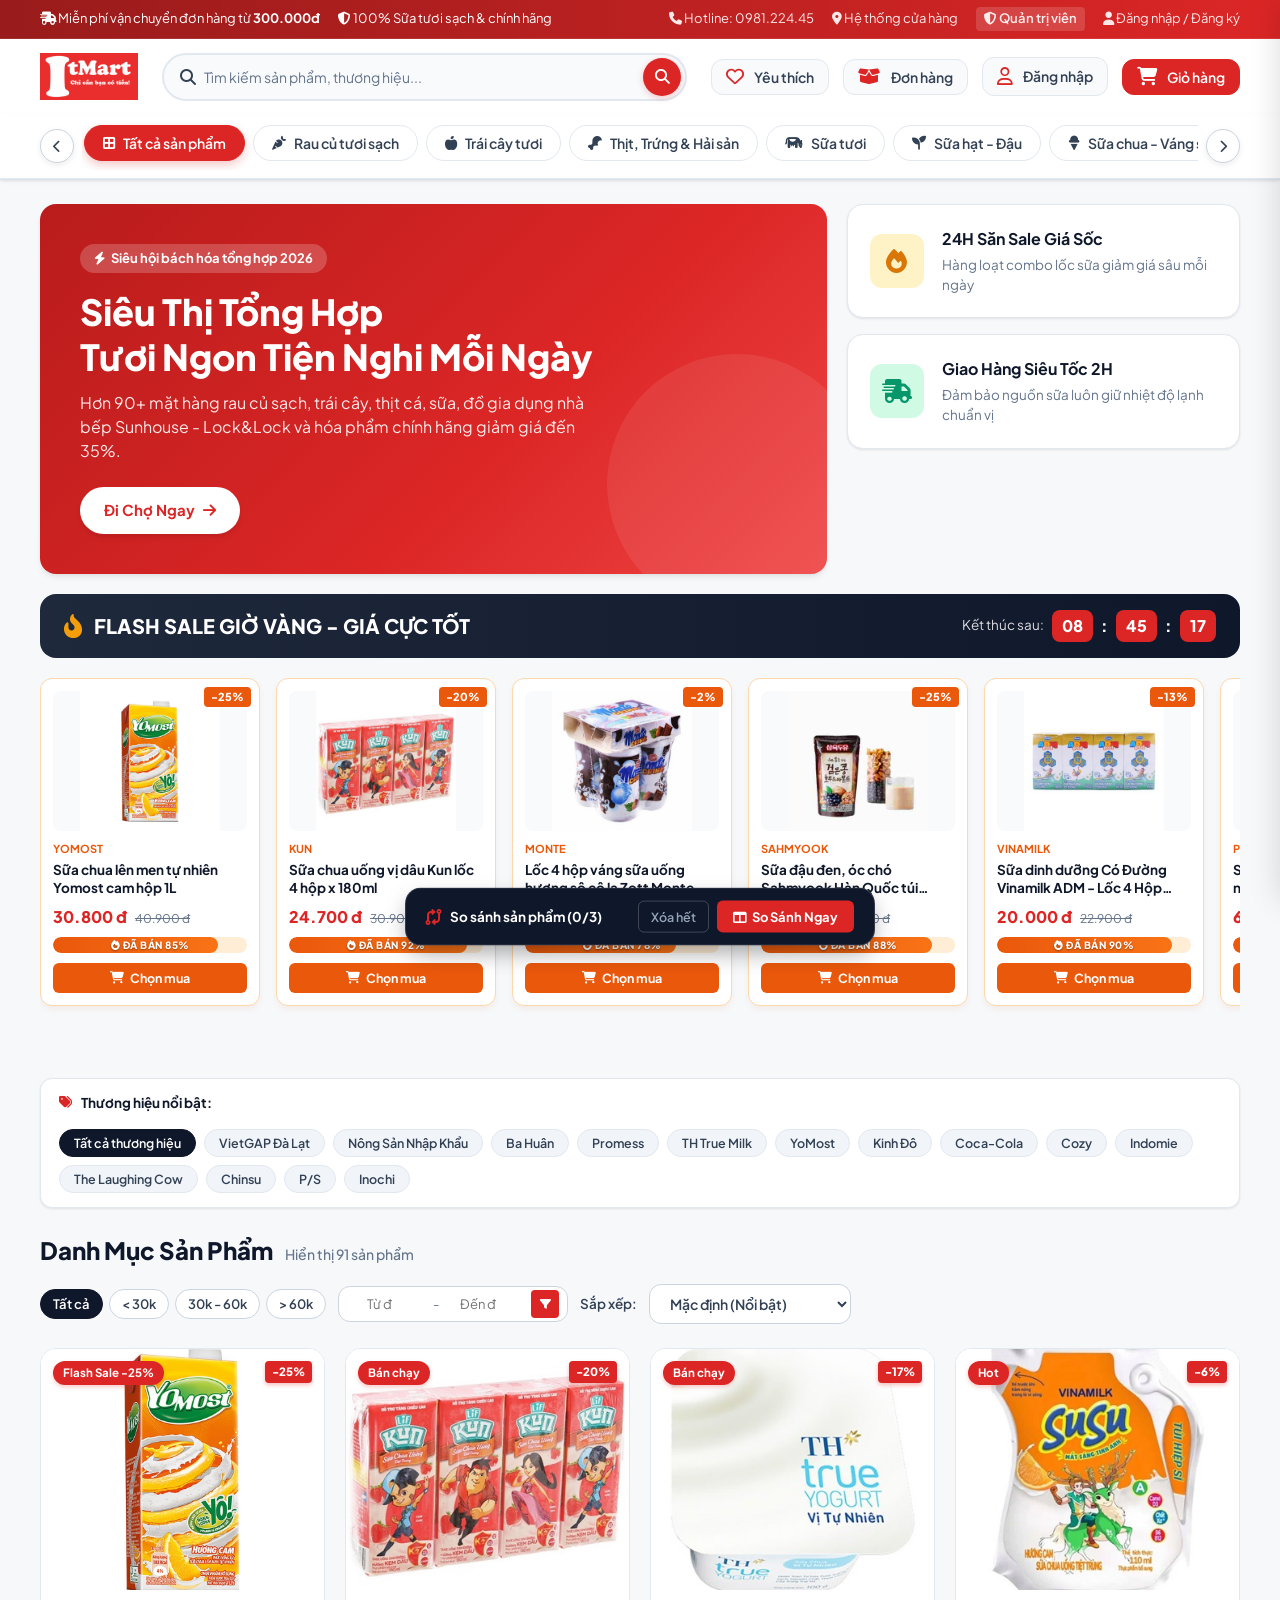
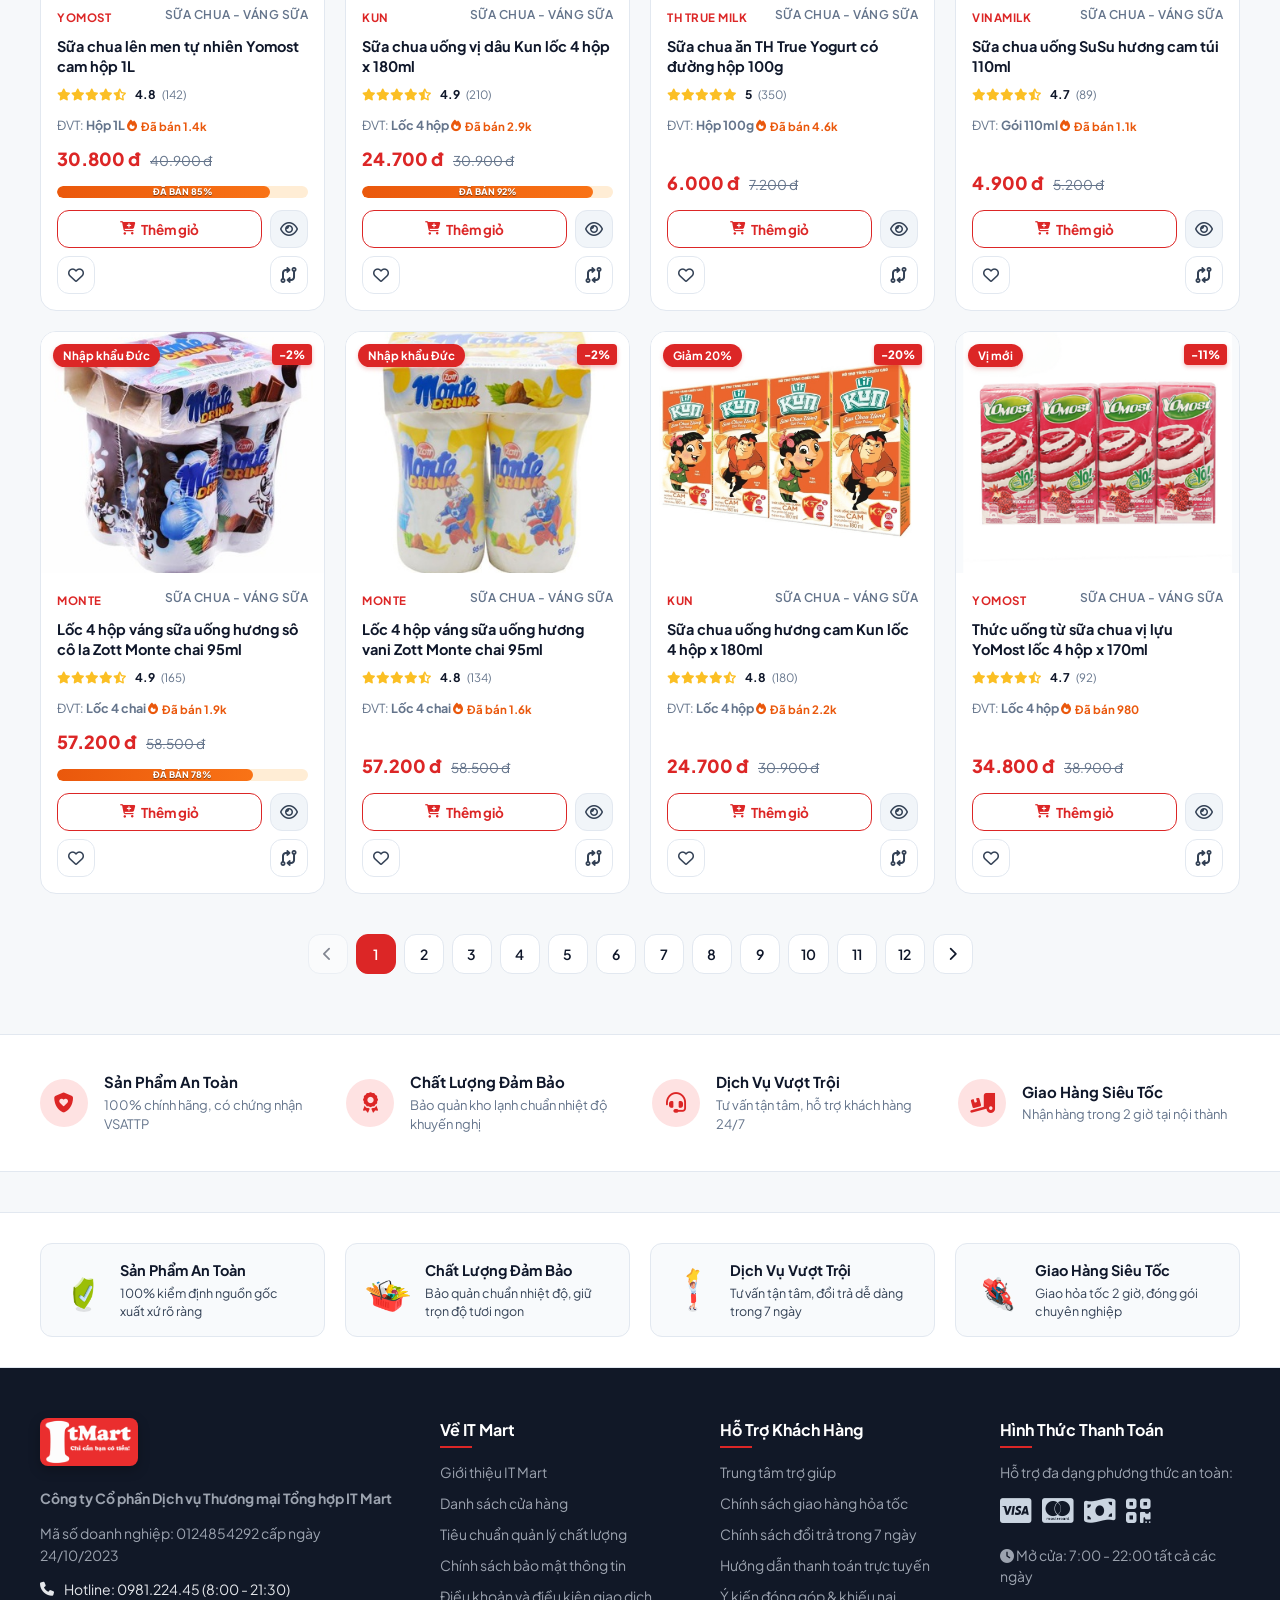
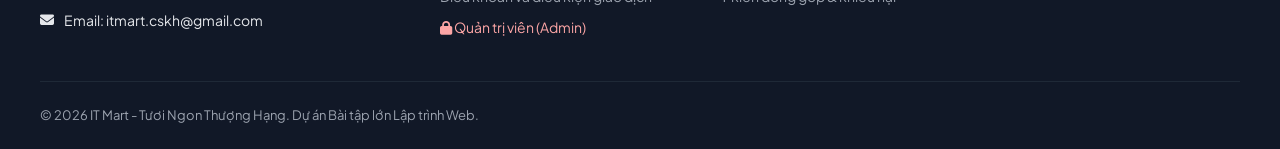
==== commit cba7b8e9: "feat(phase-2): hoan thien Admin Portal, Chart.js Dashboard, CRUD san pham, in hoa don, he thong danh" ====
--- a/index.html
+++ b/index.html
@@ -30,6 +30,7 @@
             <div class="top-bar-right">
                 <a href="tel:098122445"><i class="fa-solid fa-phone"></i> Hotline: 0981.224.45</a>
                 <a href="stores.html"><i class="fa-solid fa-location-dot"></i> Hệ thống cửa hàng</a>
+                <a href="admin.html" style="background: rgba(255,255,255,0.15); padding: 2px 8px; border-radius: 4px; font-weight: 600;" title="Khu vực Quản trị viên"><i class="fa-solid fa-shield-halved"></i> Quản trị viên</a>
                 <a href="./Log_in.html" id="topBarAuthLink"><i class="fa-solid fa-user"></i> Đăng nhập / Đăng ký</a>
             </div>
         </div>
@@ -347,6 +348,7 @@
                         <li><a href="about.html#quality">Tiêu chuẩn quản lý chất lượng</a></li>
                         <li><a href="about.html#privacy">Chính sách bảo mật thông tin</a></li>
                         <li><a href="about.html#terms">Điều khoản và điều kiện giao dịch</a></li>
+                        <li><a href="admin.html" style="color: #fca5a5;"><i class="fa-solid fa-lock"></i> Quản trị viên (Admin)</a></li>
                     </ul>
                 </div>
 
@@ -556,6 +558,8 @@
     <!-- Scripts -->
     <script src="js/products.js"></script>
     <script src="js/wishlist.js"></script>
+    <script src="js/loyalty.js"></script>
+    <script src="js/compare.js"></script>
     <script src="js/cart.js"></script>
     <script src="js/quickview.js"></script>
     <script src="js/app.js"></script>
--- a/css/main.css
+++ b/css/main.css
@@ -3174,3 +3174,349 @@
         grid-template-columns: 1fr;
     }
 }
+
+/* ==========================================================================
+   PHASE 2: PRODUCT COMPARISON DOCK & MODAL STYLES
+   ========================================================================== */
+.compare-floating-dock {
+    position: fixed;
+    bottom: 24px;
+    left: 50%;
+    transform: translateX(-50%) translateY(120%);
+    background: #0f172a;
+    color: #fff;
+    border-radius: var(--radius-lg);
+    box-shadow: 0 10px 25px -5px rgba(0, 0, 0, 0.4);
+    z-index: 990;
+    transition: transform 0.3s cubic-bezier(0.16, 1, 0.3, 1);
+    padding: 12px 20px;
+    border: 1px solid rgba(255, 255, 255, 0.15);
+    max-width: 90vw;
+}
+
+.compare-floating-dock.active {
+    transform: translateX(-50%) translateY(0);
+}
+
+.compare-dock-container {
+    display: flex;
+    align-items: center;
+    gap: 18px;
+    flex-wrap: wrap;
+}
+
+.compare-dock-info {
+    font-size: 13.5px;
+    font-weight: 700;
+    display: flex;
+    align-items: center;
+    gap: 8px;
+}
+
+.compare-dock-info i {
+    color: var(--primary);
+    font-size: 16px;
+}
+
+.compare-dock-thumbnails {
+    display: flex;
+    gap: 8px;
+    align-items: center;
+}
+
+.compare-thumb-item {
+    position: relative;
+    width: 44px;
+    height: 44px;
+    border-radius: 8px;
+    background: #fff;
+    overflow: hidden;
+    border: 2px solid var(--primary);
+}
+
+.compare-thumb-item img {
+    width: 100%;
+    height: 100%;
+    object-fit: cover;
+}
+
+.btn-remove-thumb {
+    position: absolute;
+    top: 0;
+    right: 0;
+    width: 16px;
+    height: 16px;
+    background: rgba(0, 0, 0, 0.7);
+    color: #fff;
+    border: none;
+    font-size: 10px;
+    cursor: pointer;
+    display: flex;
+    align-items: center;
+    justify-content: center;
+}
+
+.compare-dock-actions {
+    display: flex;
+    align-items: center;
+    gap: 8px;
+}
+
+.btn-dock-clear {
+    background: transparent;
+    color: #94a3b8;
+    border: 1px solid rgba(255, 255, 255, 0.2);
+    padding: 7px 12px;
+    border-radius: 6px;
+    font-size: 12.5px;
+    font-weight: 600;
+    cursor: pointer;
+}
+
+.btn-dock-clear:hover {
+    color: #fff;
+    border-color: #fff;
+}
+
+.btn-dock-view {
+    background: var(--primary);
+    color: #fff;
+    border: none;
+    padding: 8px 16px;
+    border-radius: 6px;
+    font-size: 13px;
+    font-weight: 700;
+    cursor: pointer;
+    display: inline-flex;
+    align-items: center;
+    gap: 6px;
+}
+
+.btn-dock-view:hover {
+    background: var(--primary-dark);
+}
+
+/* Compare Modal Box */
+.compare-modal-box {
+    max-width: 900px !important;
+}
+
+.compare-table-wrapper {
+    overflow-x: auto;
+}
+
+.compare-table {
+    width: 100%;
+    border-collapse: collapse;
+    font-size: 13.5px;
+}
+
+.compare-table tr {
+    border-bottom: 1px solid var(--gray-200);
+}
+
+.col-spec-title {
+    width: 160px;
+    background: #f8fafc;
+    font-weight: 700;
+    color: var(--gray-700);
+    padding: 14px 16px;
+}
+
+.col-product-item {
+    text-align: center;
+    padding: 18px 14px;
+    vertical-align: top;
+    min-width: 200px;
+}
+
+.compare-card-top {
+    position: relative;
+    display: flex;
+    flex-direction: column;
+    align-items: center;
+}
+
+.btn-compare-del {
+    position: absolute;
+    top: -10px;
+    right: 0;
+    background: #f1f5f9;
+    border: 1px solid var(--gray-300);
+    width: 24px;
+    height: 24px;
+    border-radius: 50%;
+    cursor: pointer;
+    font-size: 11px;
+    display: flex;
+    align-items: center;
+    justify-content: center;
+    color: var(--gray-600);
+}
+
+.btn-compare-del:hover {
+    background: #fee2e2;
+    color: #ef4444;
+}
+
+.compare-img {
+    width: 90px;
+    height: 90px;
+    object-fit: cover;
+    border-radius: 8px;
+    margin-bottom: 8px;
+    border: 1px solid var(--gray-200);
+}
+
+.compare-prod-name {
+    font-weight: 700;
+    color: var(--gray-900);
+    font-size: 14px;
+    text-decoration: none;
+    margin-bottom: 4px;
+    display: -webkit-box;
+    -webkit-line-clamp: 2;
+    -webkit-box-orient: vertical;
+    overflow: hidden;
+}
+
+.compare-badge {
+    font-size: 11.5px;
+    color: var(--gray-500);
+    margin-bottom: 6px;
+}
+
+.compare-price {
+    font-size: 16px;
+    font-weight: 800;
+    color: var(--primary);
+}
+
+.compare-old-price {
+    font-size: 12px;
+    color: var(--gray-400);
+    text-decoration: line-through;
+}
+
+.status-pill {
+    padding: 3px 8px;
+    border-radius: 12px;
+    font-size: 11.5px;
+    font-weight: 700;
+}
+
+.pill-in-stock { background: #ecfdf5; color: #065f46; }
+.pill-out-stock { background: #fee2e2; color: #991b1b; }
+
+.btn-compare-add-cart {
+    background: var(--primary);
+    color: #fff;
+    border: none;
+    padding: 8px 16px;
+    border-radius: 6px;
+    font-size: 13px;
+    font-weight: 700;
+    cursor: pointer;
+    display: inline-flex;
+    align-items: center;
+    gap: 6px;
+}
+
+.btn-compare-add-cart:hover {
+    background: var(--primary-dark);
+}
+
+/* ==========================================================================
+   PHASE 2: LOYALTY & VIP REWARDS CARD STYLES
+   ========================================================================== */
+.loyalty-vip-card {
+    border-radius: var(--radius-lg);
+    padding: 20px;
+    color: #fff;
+    margin: 18px 0;
+    box-shadow: var(--shadow-md);
+    position: relative;
+    overflow: hidden;
+}
+
+.tier-bronze { background: linear-gradient(135deg, #78350f, #92400e, #b45309); }
+.tier-silver { background: linear-gradient(135deg, #334155, #475569, #64748b); }
+.tier-gold { background: linear-gradient(135deg, #b45309, #d97706, #f59e0b); }
+.tier-diamond { background: linear-gradient(135deg, #0369a1, #0284c7, #38bdf8); }
+
+.vip-card-header {
+    display: flex;
+    justify-content: space-between;
+    align-items: center;
+    margin-bottom: 14px;
+}
+
+.vip-card-brand {
+    font-size: 12px;
+    font-weight: 800;
+    letter-spacing: 1px;
+    opacity: 0.9;
+}
+
+.vip-tier-badge {
+    font-size: 12px;
+    font-weight: 800;
+    padding: 4px 10px;
+    border-radius: 20px;
+    background: rgba(255, 255, 255, 0.25);
+    backdrop-filter: blur(4px);
+}
+
+.vip-card-body {
+    display: flex;
+    justify-content: space-between;
+    align-items: flex-end;
+    margin-bottom: 14px;
+}
+
+.vip-points-count .points-num {
+    font-size: 28px;
+    font-weight: 800;
+    display: block;
+    line-height: 1;
+}
+
+.vip-points-count .points-label {
+    font-size: 11.5px;
+    opacity: 0.85;
+}
+
+.vip-card-perk {
+    font-size: 12px;
+    background: rgba(0, 0, 0, 0.2);
+    padding: 4px 10px;
+    border-radius: 6px;
+}
+
+.vip-progress-box {
+    border-top: 1px solid rgba(255, 255, 255, 0.2);
+    padding-top: 10px;
+}
+
+.vip-progress-labels {
+    display: flex;
+    justify-content: space-between;
+    font-size: 11.5px;
+    margin-bottom: 6px;
+    opacity: 0.9;
+}
+
+.vip-progress-track {
+    height: 6px;
+    background: rgba(0, 0, 0, 0.3);
+    border-radius: 4px;
+    overflow: hidden;
+}
+
+.vip-progress-bar {
+    height: 100%;
+    background: #fff;
+    border-radius: 4px;
+    transition: width 0.4s ease;
+}
+
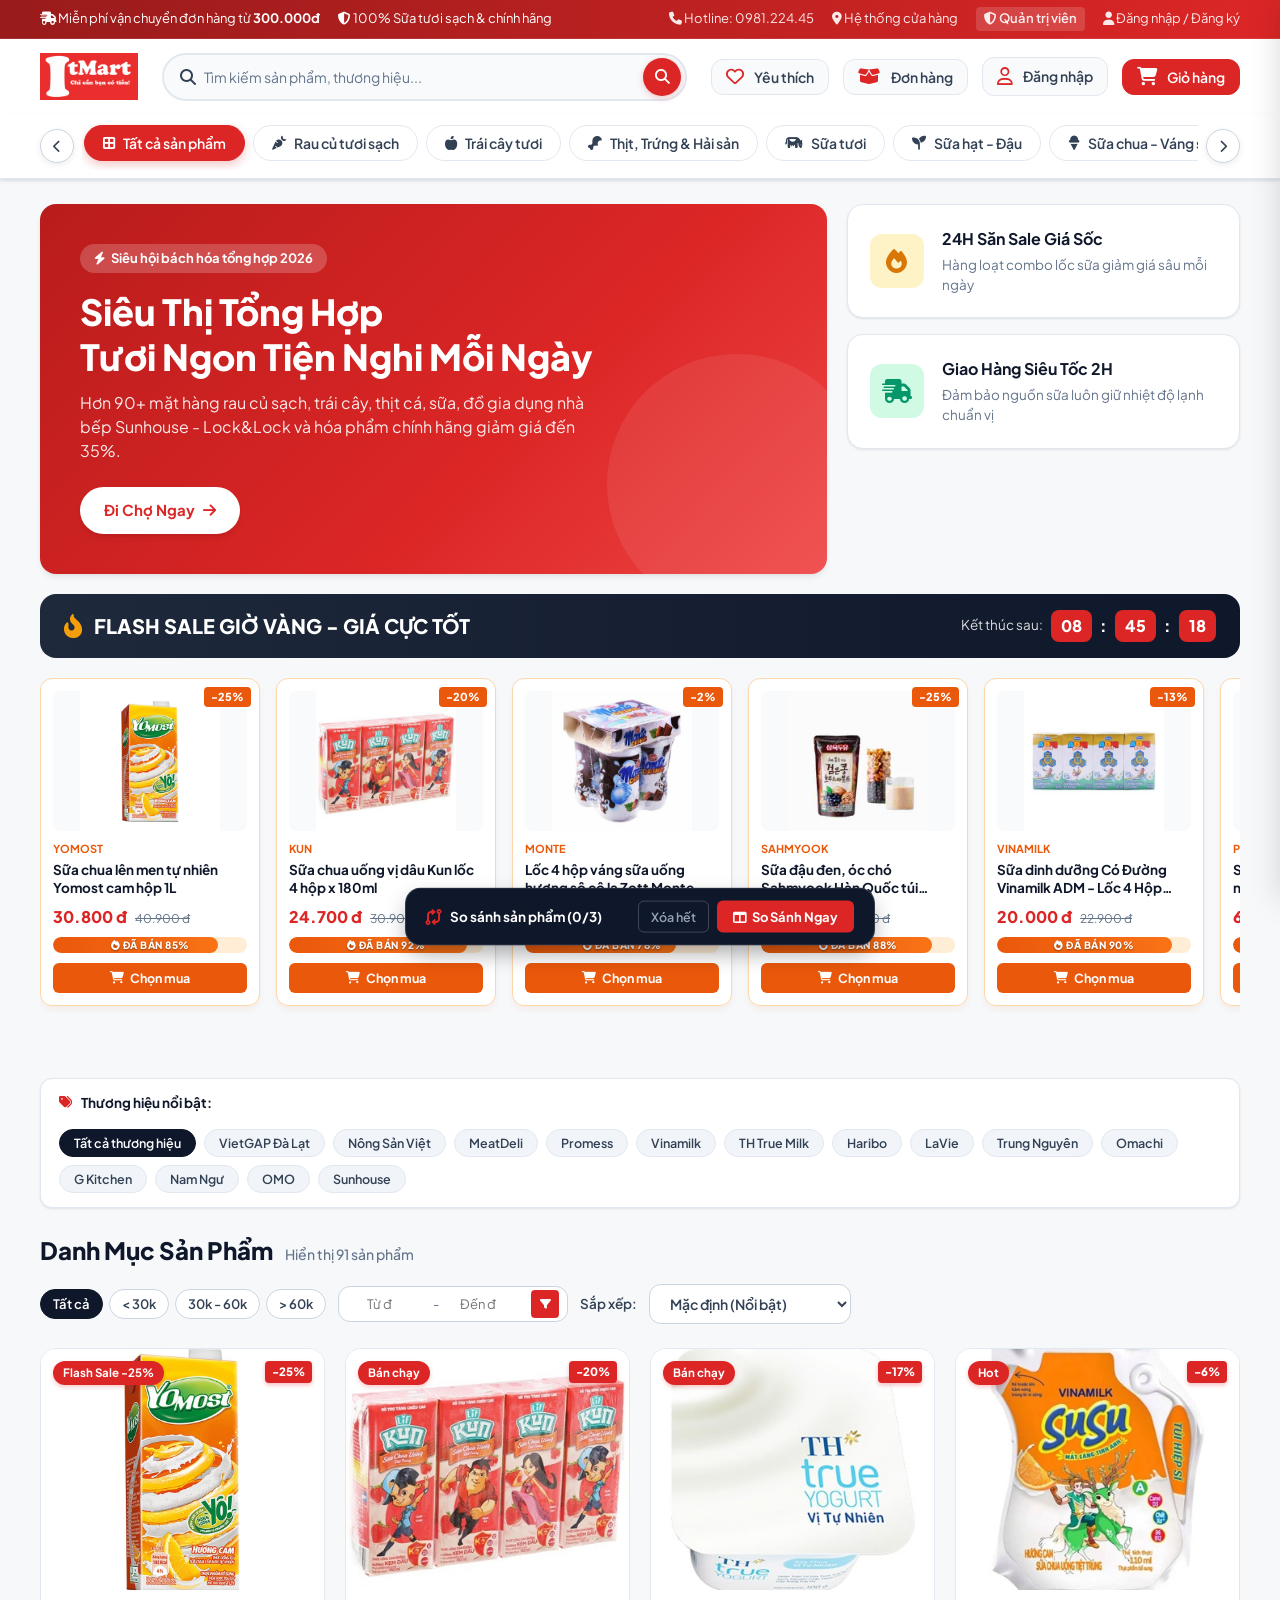
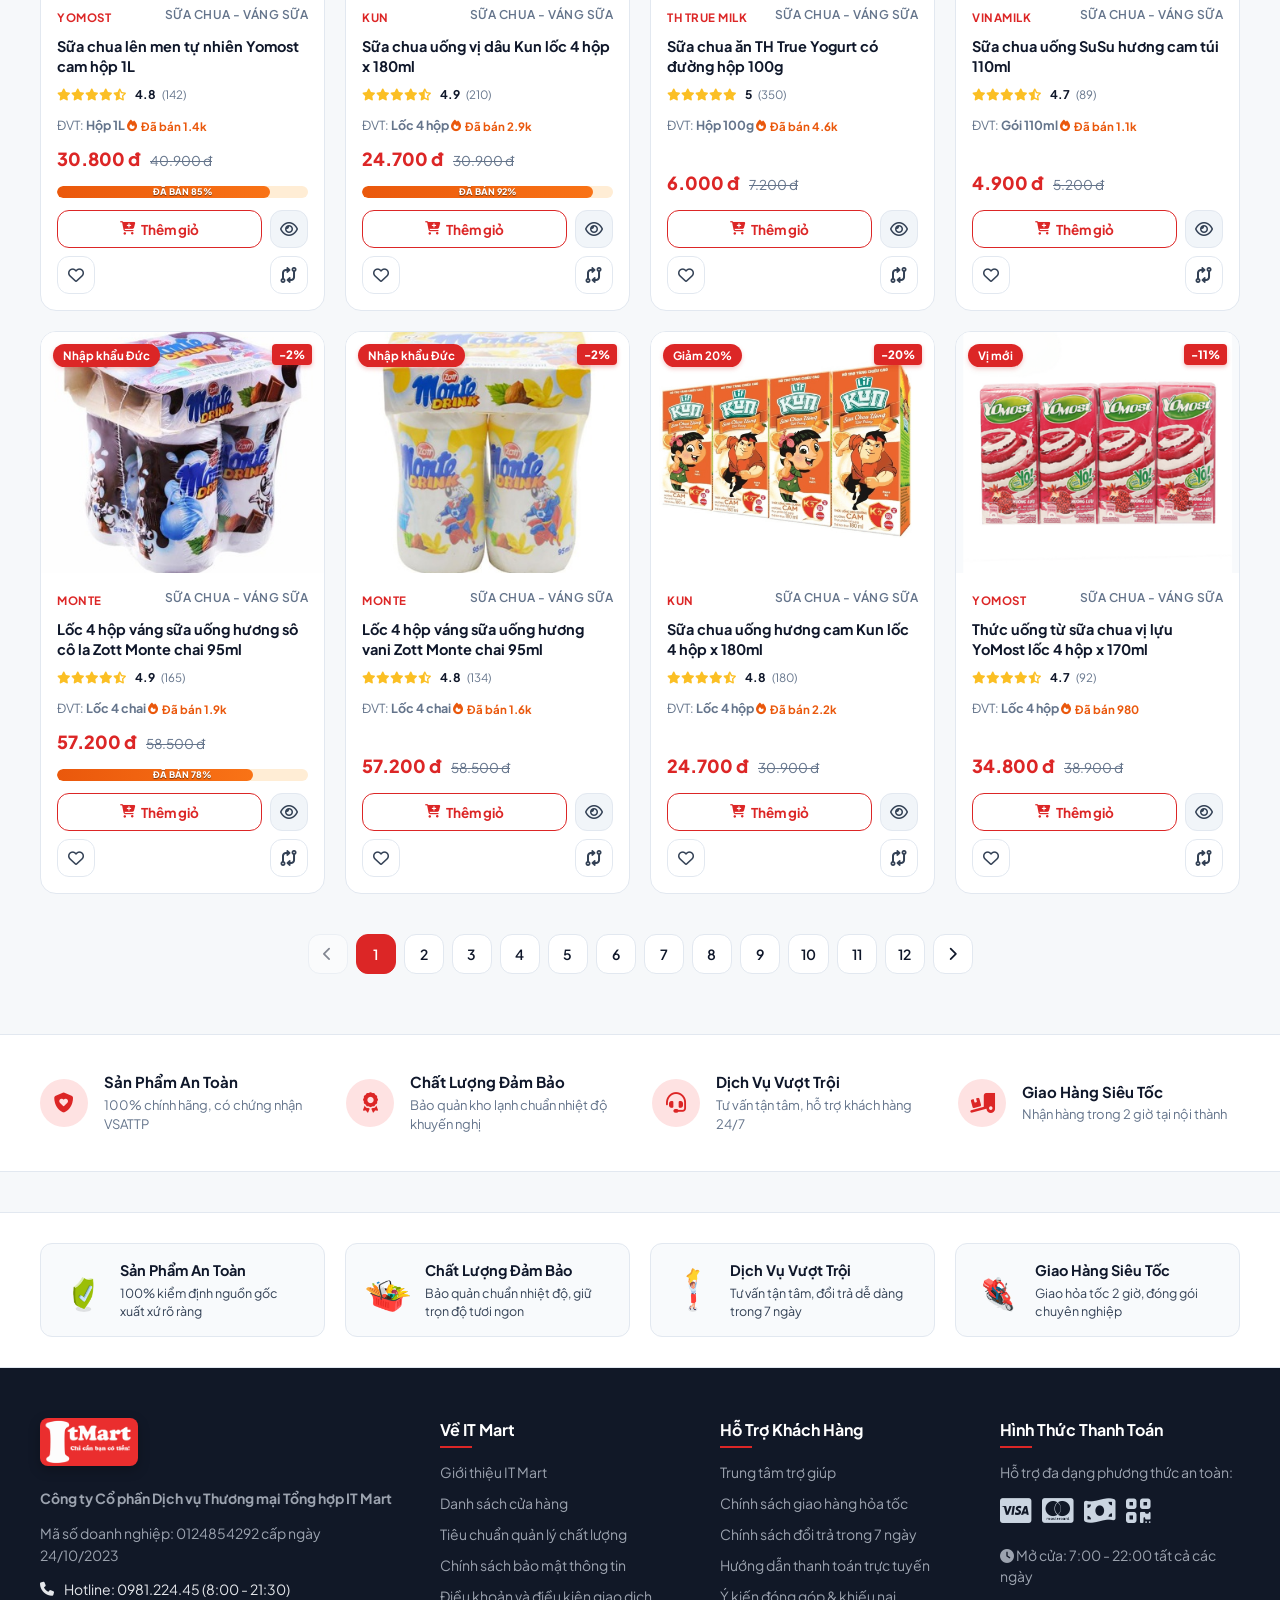
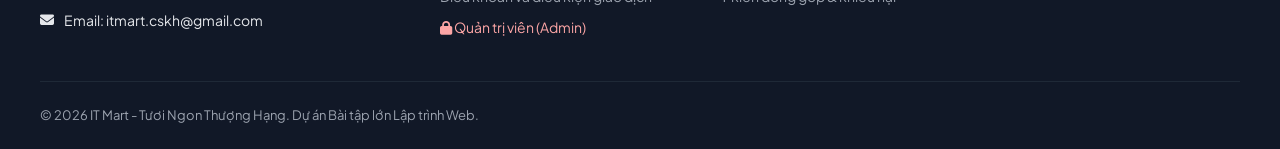
==== commit 9bd7e7b1: "feat(ui): thay the toan bo alert/confirm bang he thong Toast, Modal Dialog va hien thi Error Message" ====
--- a/index.html
+++ b/index.html
@@ -556,6 +556,7 @@
     </div>
 
     <!-- Scripts -->
+    <script src="js/notification.js"></script>
     <script src="js/products.js"></script>
     <script src="js/wishlist.js"></script>
     <script src="js/loyalty.js"></script>
--- a/css/main.css
+++ b/css/main.css
@@ -4,6 +4,7 @@
    ========================================================================== */
 
 @import url('https://fonts.googleapis.com/css2?family=Plus+Jakarta+Sans:wght@400;500;600;700;800&display=swap');
+@import url('notification.css');
 
 :root {
     --primary: #dc2626;
